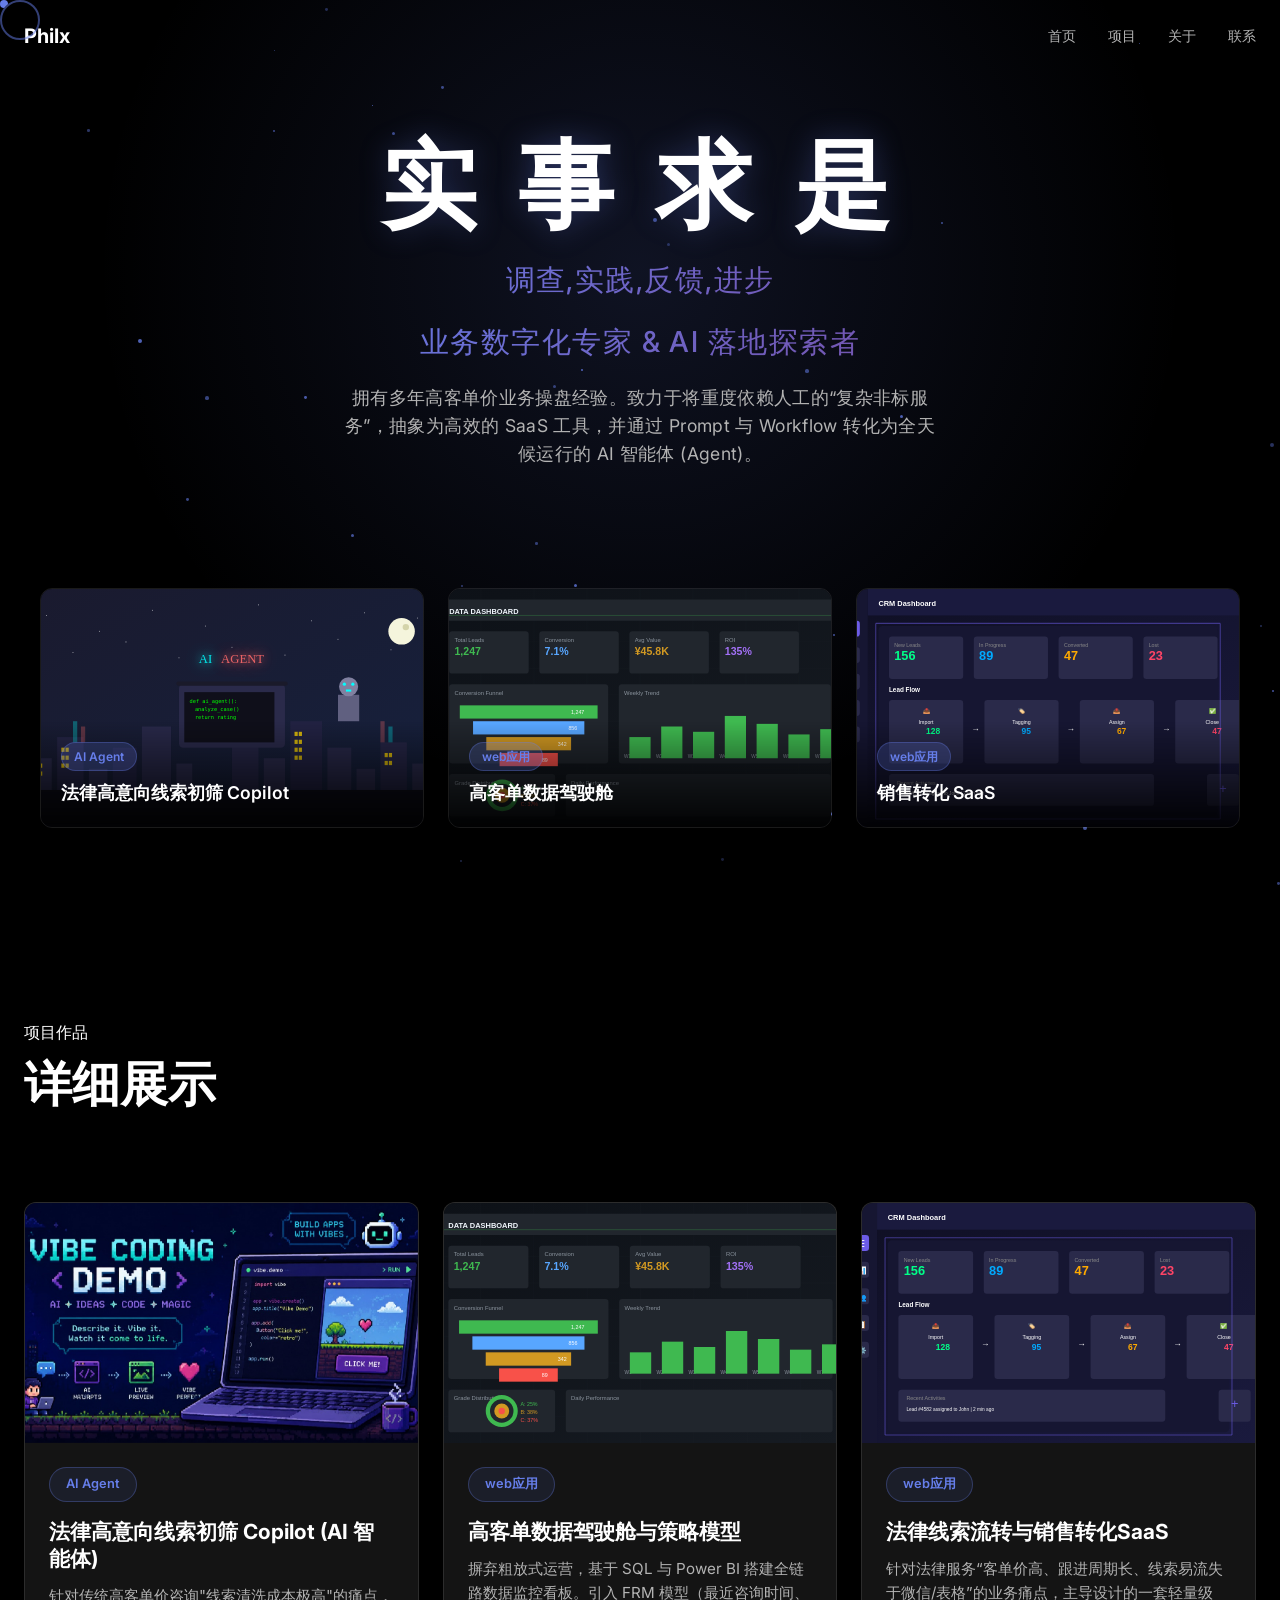
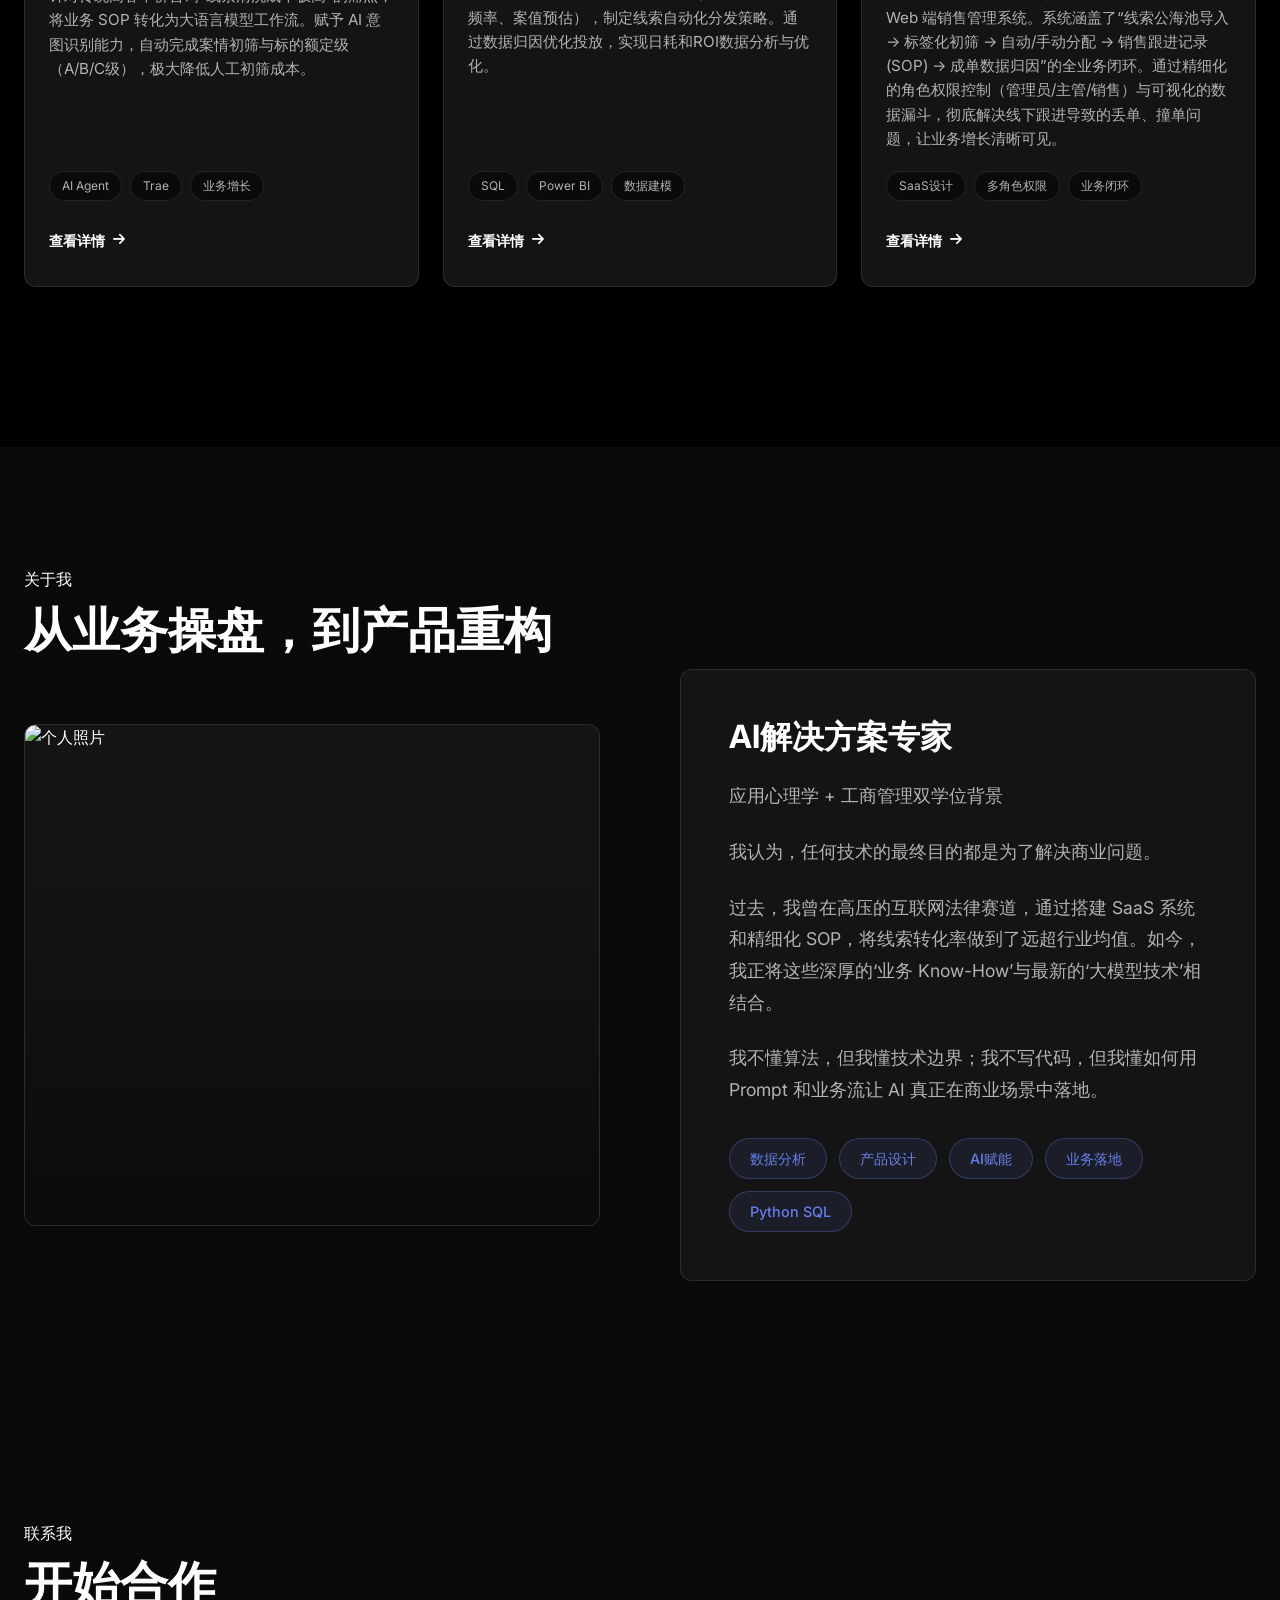
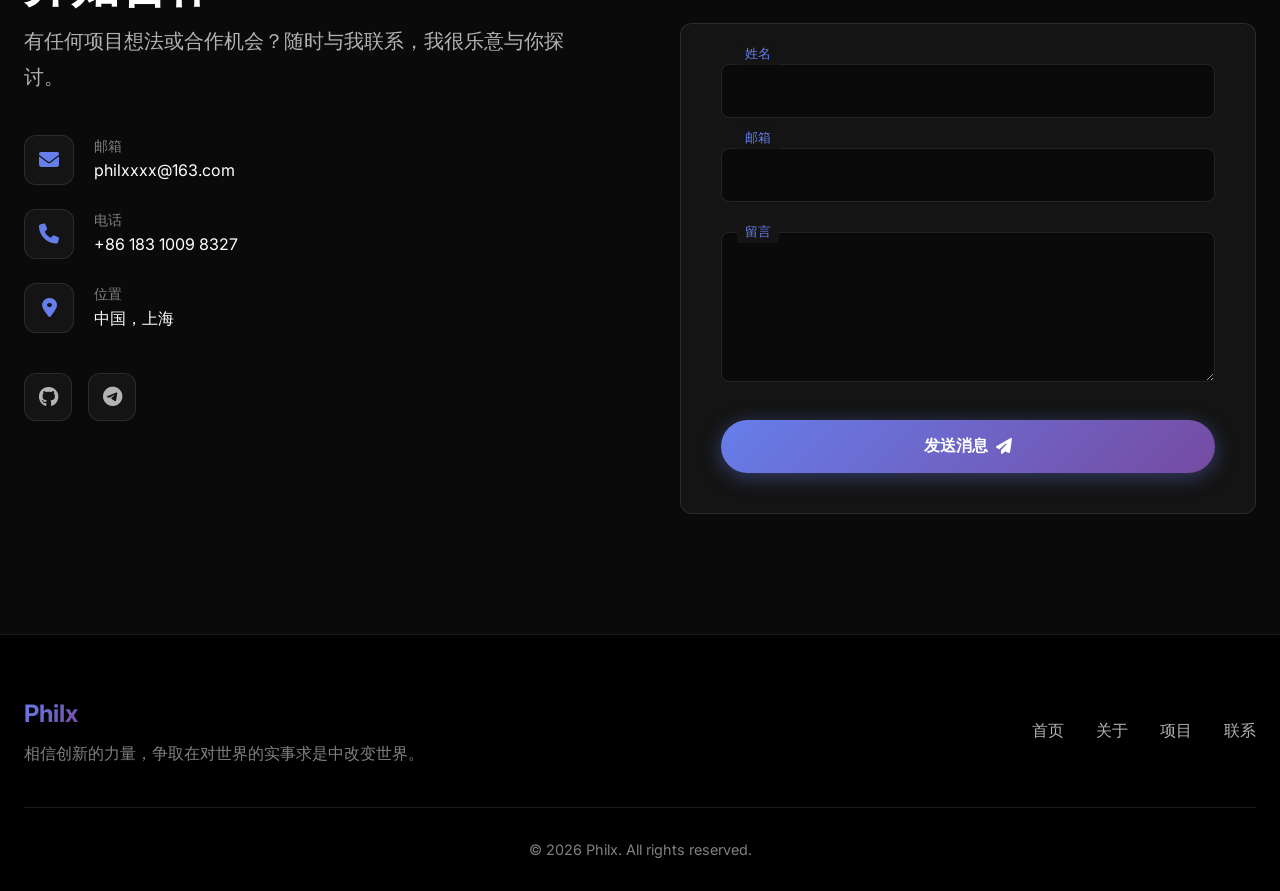
==== index.html @ 6fecbf6e "Optimize demo image: convert to JPEG (174KB from 983KB)" ====
<!DOCTYPE html>
<html lang="zh-CN">
<head>
    <meta charset="UTF-8">
    <meta name="viewport" content="width=device-width, initial-scale=1.0">
    <title>个人网站</title>
    <link rel="stylesheet" href="style.css">
    <link rel="stylesheet" href="https://cdnjs.cloudflare.com/ajax/libs/font-awesome/6.4.0/css/all.min.css">
</head>
<body>
    <div id="cursor"></div>
    <div id="cursor-outline"></div>
    <div id="page-transition">
        <div style="position: absolute; top: 50%; left: 50%; transform: translate(-50%, -50%); text-align: center;">
            <h1 style="font-size: 2rem; font-weight: 700; background: linear-gradient(135deg, #667eea 0%, #764ba2 100%); -webkit-background-clip: text; -webkit-text-fill-color: transparent; margin-bottom: 16px;">Philx</h1>
            <p style="font-size: 1rem; color: #b3b3b3; margin-bottom: 32px;">懂人性的业务操盘手 懂业务的产品建设者</p>
            <div style="width: 40px; height: 40px; border: 3px solid rgba(102, 126, 234, 0.3); border-top-color: #667eea; border-radius: 50%; animation: spin 1s ease-in-out infinite; margin: 0 auto;"></div>
        </div>
    </div>
    <div id="scroll-progress"></div>
    <div id="particles-container"></div>
    
    <nav class="navbar" aria-label="主导航">
        <div class="container nav-container">
            <a href="#" class="logo" aria-label="首页">
                <span class="logo-text">Philx</span>
            </a>
            <ul class="nav-links" role="menubar" aria-label="导航菜单">
                <li role="none"><a href="#home" class="nav-link" role="menuitem" aria-label="首页">首页</a></li>
                <li role="none"><a href="#projects" class="nav-link" role="menuitem" aria-label="项目">项目</a></li>
                <li role="none"><a href="#about" class="nav-link" role="menuitem" aria-label="关于">关于</a></li>
                <li role="none"><a href="#contact" class="nav-link" role="menuitem" aria-label="联系">联系</a></li>
            </ul>
            <button class="menu-toggle" aria-label="菜单" aria-expanded="false" aria-controls="nav-links">
                <span></span>
                <span></span>
            </button>
        </div>
    </nav>

    <main>
        <section id="home" class="hero">
            <div class="hero-bg-gradient"></div>
            <div class="container">
                <div class="hero-content">
                    <h1 class="hero-title">
                        <span class="main-title">实</span>
                        <span class="main-title">事</span>
                        <span class="main-title">求</span>
                        <span class="main-title">是</span>
                    </h1>
                    <h2 class="gradient-text">调查,实践,反馈,进步</h2>
                    <h2 class="gradient-text">业务数字化专家 & AI 落地探索者</h2>
                    <p class="hero-description">
                        拥有多年高客单价业务操盘经验。致力于将重度依赖人工的“复杂非标服务”，抽象为高效的 SaaS 工具，并通过 Prompt 与 Workflow 转化为全天候运行的 AI 智能体 (Agent)。
                    </p>
                </div>
                <div class="hero-projects" aria-label="项目预览">
                    <div class="hero-project-card" role="group" aria-label="项目1: 法律高意向线索初筛 Copilot (AI 智能体)" data-project-id="1">
                        <img data-src="images/project-ai.svg" alt="法律高意向线索初筛 Copilot (AI 智能体)" class="lazy" loading="lazy">
                        <div class="hero-project-info">
                            <span class="project-category">AI Agent</span>
                            <h3>法律高意向线索初筛 Copilot</h3>
                        </div>
                    </div>
                    <div class="hero-project-card" role="group" aria-label="项目2: 高客单数据驾驶舱与策略模型" data-project-id="2">
                        <img data-src="images/project-dashboard.svg" alt="高客单数据驾驶舱与策略模型" class="lazy" loading="lazy">
                        <div class="hero-project-info">
                            <span class="project-category">web应用</span>
                            <h3>高客单数据驾驶舱</h3>
                        </div>
                    </div>
                    <div class="hero-project-card" role="group" aria-label="项目3: 法律线索流转与销售转化SaaS" data-project-id="3">
                        <img data-src="images/project-crm.svg" alt="法律线索流转与销售转化SaaS" class="lazy" loading="lazy">
                        <div class="hero-project-info">
                            <span class="project-category">web应用</span>
                            <h3>销售转化 SaaS</h3>
                        </div>
                    </div>
                </div>
            </div>
        </section>

        <section id="projects" class="projects" aria-label="项目作品">
            <div class="container">
                <div class="section-header">
                    <span class="section-tag">项目作品</span>
                    <h2 class="section-title">详细展示</h2>
                </div>
                <div class="projects-section">
                    <div class="projects-scroll">
                        <div class="projects-container">
                            <article class="project-card" role="group" aria-label="项目1: 法律高意向线索初筛 Copilot (AI 智能体)" data-project-id="1">
                                <div class="project-image">
                                    <img data-src="images/demo.jpg" alt="法律高意向线索初筛 Copilot (AI 智能体)" class="lazy" loading="lazy" width="1200" height="658" decoding="async">
                                </div>
                                <div class="project-content">
                                    <span class="project-category">AI Agent</span>
                                    <h3>法律高意向线索初筛 Copilot (AI 智能体)</h3>
                                        <p>针对传统高客单价咨询"线索清洗成本极高"的痛点，将业务 SOP 转化为大语言模型工作流。赋予 AI 意图识别能力，自动完成案情初筛与标的额定级（A/B/C级），极大降低人工初筛成本。</p>
                                    <div class="project-tags">
                                        <span>AI Agent</span>
                                        <span>Trae</span>
                                        <span>业务增长</span>
                                    </div>
                                    <a href="legal_lead_screening_agent.html" class="project-link" aria-label="查看法律高意向线索初筛 Copilot (AI 智能体)详情" target="_blank" rel="noopener">
                                        <span>查看详情</span>
                                        <i class="fas fa-arrow-right"></i>
                                    </a>
                                </div>
                            </article>
                            <article class="project-card" role="group" aria-label="项目2: 高客单数据驾驶舱与策略模型" data-project-id="2">
                                <div class="project-image">
                                    <img data-src="images/project-dashboard.svg" alt="高客单数据驾驶舱与策略模型" class="lazy" loading="lazy">
                                </div>
                                <div class="project-content">
                                    <span class="project-category">web应用</span>
                                    <h3>高客单数据驾驶舱与策略模型</h3>
                                    <p>摒弃粗放式运营，基于 SQL 与 Power BI 搭建全链路数据监控看板。引入 FRM 模型（最近咨询时间、频率、案值预估），制定线索自动化分发策略。通过数据归因优化投放，实现日耗和ROI数据分析与优化。</p>
                                    <div class="project-tags">
                                        <span> SQL </span>
                                        <span>Power BI</span>
                                        <span>数据建模</span>
                                    </div>
                                    <a href="legal_data_cockpit_frm.html" class="project-link" aria-label="查看高客单数据驾驶舱与策略模型详情" target="_blank" rel="noopener">
                                        <span>查看详情</span>
                                        <i class="fas fa-arrow-right"></i>
                                    </a>
                                </div>
                            </article>
                            <article class="project-card" role="group" aria-label="项目3: 法律线索流转与销售转化SaaS" data-project-id="3">
                                <div class="project-image">
                                    <img data-src="images/project-crm.svg" alt="法律线索流转与销售转化SaaS" class="lazy" loading="lazy">
                                </div>
                                <div class="project-content">
                                    <span class="project-category">web应用</span>
                                    <h3>法律线索流转与销售转化SaaS</h3>
                                    <p>针对法律服务“客单价高、跟进周期长、线索易流失于微信/表格”的业务痛点，主导设计的一套轻量级 Web 端销售管理系统。系统涵盖了“线索公海池导入 -> 标签化初筛 -> 自动/手动分配 -> 销售跟进记录(SOP) -> 成单数据归因”的全业务闭环。通过精细化的角色权限控制（管理员/主管/销售）与可视化的数据漏斗，彻底解决线下跟进导致的丢单、撞单问题，让业务增长清晰可见。</p>
                                    <div class="project-tags">
                                        <span>SaaS设计</span>
                                        <span>多角色权限</span>
                                        <span>业务闭环</span>
                                    </div>
                                    <a href="<!-- TODO: 法律线索流转与销售转化SaaS URL -->" class="project-link" aria-label="查看法律线索流转与销售转化SaaS详情" target="_blank" rel="noopener">
                                        <span>查看详情</span>
                                        <i class="fas fa-arrow-right"></i>
                                    </a>
                                </div>
                            </article>
                        </div>
                    </div>
                </div>
            </div>
        </section>

        <section id="about" class="about" aria-label="关于我">
            <div class="container">
                <div class="section-header">
                    <span class="section-tag">关于我</span>
                    <h2 class="section-title">从业务操盘，到产品重构</h2>
                </div>
                <div class="about-grid">
                    <div class="about-card about-image" role="group" aria-label="个人照片">
                        <div class="image-wrapper">
                            <img src="https://cdn.jsdelivr.net/gh/philxxxxx/web@main/images/hmt.jpg" alt="个人照片">
                            <div class="image-overlay"></div>
                        </div>
                    </div>
                    <div class="about-card about-content">
                        <h3>AI解决方案专家</h3>
                        <p>应用心理学 + 工商管理双学位背景</p>
                        <p>我认为，任何技术的最终目的都是为了解决商业问题。</p>
                        <p>过去，我曾在高压的互联网法律赛道，通过搭建 SaaS 系统和精细化 SOP，将线索转化率做到了远超行业均值。如今，我正将这些深厚的‘业务 Know-How’与最新的‘大模型技术’相结合。</p>
                        <p>我不懂算法，但我懂技术边界；我不写代码，但我懂如何用 Prompt 和业务流让 AI 真正在商业场景中落地。</p>
                        <div class="about-tags">
                            <span class="tag">数据分析</span>
                            <span class="tag">产品设计</span>
                            <span class="tag">AI赋能</span>
                            <span class="tag">业务落地</span>
                            <span class="tag">Python SQL</span>
                        </div>
                    </div>
                </div>
            </div>
        </section>

        <section id="contact" class="contact" aria-label="联系我">
            <div class="container">
                <div class="section-header">
                    <span class="section-tag">联系我</span>
                    <h2 class="section-title">开始合作</h2>
                </div>
                <div class="contact-grid">
                    <div class="contact-info" role="complementary" aria-label="联系信息">
                        <p class="contact-intro">有任何项目想法或合作机会？随时与我联系，我很乐意与你探讨。</p>
                        <div class="contact-methods" role="list" aria-label="联系方式">
                            <div class="contact-method" role="listitem" aria-label="邮箱">
                                <div class="method-icon">
                                    <i class="fas fa-envelope"></i>
                                </div>
                                <div class="method-content">
                                    <span class="method-label">邮箱</span>
                                    <a href="mailto:philxxxx@163.com" class="method-value" aria-label="发送邮件">philxxxx@163.com</a>
                                </div>
                            </div>
                            <div class="contact-method" role="listitem" aria-label="电话">
                                <div class="method-icon">
                                    <i class="fas fa-phone"></i>
                                </div>
                                <div class="method-content">
                                    <span class="method-label">电话</span>
                                    <span class="method-value">+86 183 1009 8327</span>
                                </div>
                            </div>
                            <div class="contact-method" role="listitem" aria-label="位置">
                                <div class="method-icon">
                                    <i class="fas fa-location-dot"></i>
                                </div>
                                <div class="method-content">
                                    <span class="method-label">位置</span>
                                    <span class="method-value">中国，上海</span>
                                </div>
                            </div>
                        </div>
                        <div class="social-links" role="group" aria-label="社交媒体链接">
                            <a href="#" class="social-link" aria-label="GitHub">
                                <i class="fab fa-github"></i>
                            </a>
                            <a href="#" class="social-link" id="feishu-link" aria-label="飞书">
                                <i class="fab fa-telegram-plane"></i>
                                <div class="feishu-qrcode">
                                    <img src="https://cdn.jsdelivr.net/gh/philxxxxx/web@main/images/feishu.png" alt="飞书二维码">
                                    <p>扫码添加飞书</p>
                                </div>
                            </a>
                        </div>
                    </div>
                    <form class="contact-form" aria-label="联系表单">
                        <div class="form-group">
                            <input type="text" id="name" required aria-required="true" aria-label="姓名">
                            <label for="name">姓名</label>
                            <span class="focus-border"></span>
                        </div>
                        <div class="form-group">
                            <input type="email" id="email" required aria-required="true" aria-label="邮箱">
                            <label for="email">邮箱</label>
                            <span class="focus-border"></span>
                        </div>
                        <div class="form-group">
                            <textarea id="message" rows="5" required aria-required="true" aria-label="留言"></textarea>
                            <label for="message">留言</label>
                            <span class="focus-border"></span>
                        </div>
                        <button type="submit" class="btn btn-submit" aria-label="发送消息">
                            <span>发送消息</span>
                            <i class="fas fa-paper-plane"></i>
                        </button>
                    </form>
                </div>
            </div>
        </section>
    </main>

    <div id="project-modal" class="project-modal" aria-hidden="true">
        <div class="modal-content">
            <button id="close-modal" class="modal-close" aria-label="关闭模态框">
                <i class="fas fa-times"></i>
            </button>
            <div id="modal-project-content" class="modal-project-content">
                <!-- 项目详情内容将通过JavaScript动态填充 -->
            </div>
        </div>
    </div>

    <footer class="footer">
        <div class="container">
            <div class="footer-content">
                <div class="footer-brand">
                    <span class="footer-logo">Philx</span>
                    <p>相信创新的力量，争取在对世界的实事求是中改变世界。</p>
                </div>
                <div class="footer-links">
                    <a href="#home">首页</a>
                    <a href="#about">关于</a>
                    <a href="#projects">项目</a>
                    <a href="#contact">联系</a>
                </div>
            </div>
            <div class="footer-bottom">
                <p>&copy; 2026 Philx. All rights reserved.</p>
            </div>
        </div>
    </footer>

    <script src="script.js"></script>
</body>
</html>
---- style.css ----
@import url('https://fonts.googleapis.com/css2?family=Inter:wght@300;400;500;600;700;800&display=swap');

:root {
    --bg-primary: #000000;
    --bg-secondary: #0a0a0a;
    --bg-card: #141414;
    --bg-card-hover: #1a1a1a;
    --text-primary: #ffffff;
    --text-secondary: #b3b3b3;
    --text-muted: #808080;
    --accent-primary: #667eea;
    --accent-secondary: #764ba2;
    --accent-gradient: linear-gradient(135deg, #667eea 0%, #764ba2 100%);
    --accent-gradient-hover: linear-gradient(135deg, #7b8ff0 0%, #8a5cb3 100%);
    --border-color: rgba(255, 255, 255, 0.1);
    --border-hover: rgba(255, 255, 255, 0.2);
    --shadow: 0 8px 32px rgba(0, 0, 0, 0.4);
    --shadow-glow: 0 0 30px rgba(102, 126, 234, 0.3);
    --radius: 12px;
    --radius-sm: 8px;
    --transition: all 0.25s cubic-bezier(0.4, 0, 0.2, 1);
}

* {
    margin: 0;
    padding: 0;
    box-sizing: border-box;
}

html {
    scroll-behavior: smooth;
}

#scroll-progress {
    position: fixed;
    top: 0;
    left: 0;
    width: 0%;
    height: 3px;
    background: var(--accent-gradient);
    z-index: 10000;
    transition: width 0.1s linear;
}

#page-transition {
    position: fixed;
    top: 0;
    left: 0;
    width: 100%;
    height: 100%;
    background: var(--bg-primary);
    z-index: 9999;
    pointer-events: none;
    opacity: 1;
}

body {
    font-family: 'Inter', -apple-system, BlinkMacSystemFont, 'Segoe UI', sans-serif;
    background-color: var(--bg-primary);
    color: var(--text-primary);
    line-height: 1.6;
    overflow-x: hidden;
    cursor: none;
    -webkit-font-smoothing: antialiased;
    -moz-osx-font-smoothing: grayscale;
    text-rendering: optimizeLegibility;
}

.container {
    max-width: 1280px;
    margin: 0 auto;
    padding: 0 24px;
}

#cursor {
    position: fixed;
    width: 8px;
    height: 8px;
    background: var(--accent-primary);
    border-radius: 50%;
    pointer-events: none;
    z-index: 10001;
    transition: transform 0.1s ease;
    mix-blend-mode: difference;
}

#cursor-outline {
    position: fixed;
    width: 40px;
    height: 40px;
    border: 2px solid var(--accent-primary);
    border-radius: 50%;
    pointer-events: none;
    z-index: 10000;
    transition: all 0.15s ease;
    opacity: 0.5;
}

#cursor.hover {
    transform: scale(2);
    background: var(--accent-secondary);
}

#cursor-outline.hover {
    transform: scale(1.5);
    opacity: 0.8;
    border-color: var(--accent-secondary);
}

#particles-container {
    position: fixed;
    top: 0;
    left: 0;
    width: 100%;
    height: 100%;
    z-index: -1;
    pointer-events: none;
}

.particle {
    position: absolute;
    width: 2px;
    height: 2px;
    background: rgba(102, 126, 234, 0.6);
    border-radius: 50%;
    animation: float 6s ease-in-out infinite;
}

@keyframes float {
    0% {
        transform: translateY(0) translateX(0) scale(1);
        opacity: 0;
    }
    10% {
        opacity: 1;
    }
    90% {
        opacity: 1;
    }
    100% {
        transform: translateY(-100vh) translateX(100px) scale(0);
        opacity: 0;
    }
}

#page-transition {
    position: fixed;
    top: 0;
    left: 0;
    width: 100%;
    height: 100%;
    background: var(--bg-primary);
    z-index: 9999;
    pointer-events: none;
    opacity: 0;
}

.navbar {
    position: fixed;
    top: 0;
    left: 0;
    width: 100%;
    padding: 20px 0;
    z-index: 1000;
    transition: padding 0.4s cubic-bezier(0.4, 0, 0.2, 1), background 0.4s cubic-bezier(0.4, 0, 0.2, 1), box-shadow 0.4s cubic-bezier(0.4, 0, 0.2, 1), border-color 0.4s cubic-bezier(0.4, 0, 0.2, 1);
    background: transparent;
    backdrop-filter: blur(0px);
    border-bottom: 1px solid transparent;
}

.navbar.scrolled {
    background: rgba(10, 10, 10, 0.95);
    backdrop-filter: blur(20px);
    -webkit-backdrop-filter: blur(20px);
    border-bottom: 1px solid var(--border-color);
    padding: 12px 0;
    box-shadow: 0 4px 30px rgba(0, 0, 0, 0.3);
}

.nav-container {
    display: flex;
    justify-content: space-between;
    align-items: center;
}

.logo {
    text-decoration: none;
    font-size: 1.25rem;
    font-weight: 700;
    color: var(--text-primary);
    transition: var(--transition);
}

.navbar.scrolled .logo {
    font-size: 1.1rem;
}

.nav-links {
    display: flex;
    list-style: none;
    gap: 32px;
}

.nav-link {
    color: var(--text-secondary);
    text-decoration: none;
    font-size: 0.9rem;
    font-weight: 500;
    transition: var(--transition);
}

.nav-link:hover {
    color: var(--text-primary);
}

.nav-actions {
    display: flex;
    gap: 12px;
    align-items: center;
}

.btn-outline {
    background: transparent;
    color: var(--text-primary);
    border: 1px solid var(--border-color);
}

.btn-outline:hover {
    border-color: var(--accent-primary);
    color: var(--accent-primary);
}

.menu-toggle {
    display: none;
    flex-direction: column;
    gap: 6px;
    background: none;
    border: none;
    cursor: pointer;
    padding: 8px;
    transition: var(--transition);
    z-index: 1001;
}

.menu-toggle span {
    display: block;
    width: 24px;
    height: 2px;
    background: var(--text-primary);
    transition: var(--transition);
    border-radius: 2px;
}

.menu-toggle.active span:nth-child(1) {
    transform: rotate(45deg) translate(5px, 5px);
}

.menu-toggle.active span:nth-child(2) {
    opacity: 0;
    transform: translateX(-20px);
}

.menu-toggle.active span:nth-child(3) {
    transform: rotate(-45deg) translate(5px, -5px);
}

.hero {
    min-height: 100vh;
    display: flex;
    align-items: center;
    justify-content: center;
    position: relative;
    overflow: hidden;
    padding: 120px 0 60px;
}

.hero-bg-gradient {
    position: absolute;
    top: 0;
    left: 0;
    width: 100%;
    height: 100%;
    background: radial-gradient(ellipse at 50% 30%, rgba(102, 126, 234, 0.15) 0%, transparent 60%);
    pointer-events: none;
}

.hero-content {
    max-width: 800px;
    margin: 0 auto;
    padding: 0 0 80px;
    position: relative;
    z-index: 1;
    text-align: center;
}

.hero-title {
    font-size: clamp(3rem, 8vw, 5rem);
    font-weight: 800;
    line-height: 1.1;
    margin-bottom: 24px;
    color: var(--text-primary);
    display: flex;
    justify-content: center;
    gap: 32px;
    flex-wrap: wrap;
}

.main-title {
    font-size: clamp(4rem, 10vw, 6rem);
    font-weight: 900;
    color: #ffffff;
    text-shadow: 0 0 30px rgba(102, 126, 234, 0.3);
    display: block;
    letter-spacing: 0.1em;
    line-height: 1.1;
    margin: 0;
    padding: 0;
}

/* 移除呼吸动画 */
/* @keyframes breathe {
    0%, 100% {
        transform: scale(1);
        text-shadow: 0 0 30px rgba(102, 126, 234, 0.3);
    }
    50% {
        transform: scale(1.05);
        text-shadow: 0 0 40px rgba(102, 126, 234, 0.6);
    }
} */

.gradient-text {
    background: var(--accent-gradient);
    -webkit-background-clip: text;
    -webkit-text-fill-color: transparent;
    background-clip: text;
    font-size: clamp(1.4rem, 3vw, 1.8rem);
    font-weight: 500;
    letter-spacing: 0.05em;
    text-transform: none;
    margin: 0 0 24px;
    padding: 0;
    line-height: 1.3;
    text-align: center;
}

.hero-description {
    font-size: 1.1rem;
    color: var(--text-secondary);
    max-width: 600px;
    margin: 0 auto 40px;
    line-height: 1.6;
    font-weight: 400;
    letter-spacing: 0.02em;
    animation: fadeInUp 1.5s ease-out 0.5s both;
}

@keyframes fadeInUp {
    from {
        opacity: 0;
        transform: translateY(30px);
    }
    to {
        opacity: 1;
        transform: translateY(0);
    }
}

.btn {
    display: inline-flex;
    align-items: center;
    gap: 8px;
    padding: 16px 32px;
    border-radius: 100px;
    font-size: 1rem;
    font-weight: 600;
    text-decoration: none;
    transition: var(--transition);
    cursor: pointer;
    border: none;
}

.btn-primary {
    position: relative;
    background: var(--accent-gradient);
    color: white;
    box-shadow: 0 4px 20px rgba(102, 126, 234, 0.4);
    overflow: hidden;
}

.btn-primary::after {
    content: '';
    position: absolute;
    top: 50%;
    left: 50%;
    width: 0;
    height: 0;
    border-radius: 50%;
    background: rgba(255, 255, 255, 0.3);
    transform: translate(-50%, -50%);
    transition: width 0.6s ease, height 0.6s ease;
}

.btn-primary:active::after {
    width: 300px;
    height: 300px;
}

.btn-primary:hover {
    transform: translateY(-2px);
    box-shadow: 0 8px 30px rgba(102, 126, 234, 0.5);
}

.btn-primary:active {
    transform: translateY(0);
    box-shadow: 0 4px 15px rgba(102, 126, 234, 0.4);
}

.btn-secondary {
    background: var(--bg-card);
    color: var(--text-primary);
    border: 1px solid var(--border-color);
}

.btn-secondary:hover {
    background: var(--bg-card-hover);
    border-color: var(--border-hover);
    transform: translateY(-2px);
}

.btn-secondary:active {
    transform: translateY(0);
}

.hero-cta {
    display: flex;
    gap: 16px;
    justify-content: center;
    flex-wrap: wrap;
}

.hero-projects {
    display: grid;
    grid-template-columns: repeat(3, 1fr);
    gap: 24px;
    max-width: 1200px;
    margin: 0 auto;
}

.hero-project-card {
    position: relative;
    border-radius: var(--radius);
    overflow: hidden;
    aspect-ratio: 16/10;
    transition: var(--transition);
}

.hero-project-card:hover {
    transform: translateY(-4px);
    box-shadow: 0 20px 40px rgba(0, 0, 0, 0.4);
}

.hero-project-card img {
    width: 100%;
    height: 100%;
    object-fit: cover;
}

.hero-project-info {
    position: absolute;
    bottom: 0;
    left: 0;
    right: 0;
    padding: 20px;
    background: linear-gradient(to top, rgba(0, 0, 0, 0.9), transparent);
}

.hero-project-info .project-category {
    display: inline-block;
    padding: 4px 12px;
    background: rgba(102, 126, 234, 0.2);
    border-radius: 100px;
    font-size: 0.75rem;
    font-weight: 600;
    color: var(--accent-primary);
    margin-bottom: 8px;
}

.hero-project-info h3 {
    font-size: 1.1rem;
    font-weight: 600;
    color: var(--text-primary);
}

@media (max-width: 1024px) {
    .hero-projects {
        grid-template-columns: repeat(2, 1fr);
    }
}

@media (max-width: 768px) {
    .hero {
        padding: 100px 0 40px;
    }
    
    .hero-content {
        padding: 0 0 60px;
    }
    
    .hero-title {
        font-size: clamp(2.5rem, 6vw, 3.5rem);
    }
    
    .hero-description {
        font-size: 1.1rem;
        margin-bottom: 32px;
    }
    
    .hero-cta {
        flex-direction: column;
        align-items: center;
    }
    
    .btn {
        width: 200px;
        justify-content: center;
    }
    
    .hero-projects {
        grid-template-columns: 1fr;
        gap: 16px;
    }
}

.section-title {
    font-size: clamp(2rem, 5vw, 3rem);
    font-weight: 700;
}

.about {
    padding: 120px 0;
    background: var(--bg-secondary);
}

.about-grid {
    display: grid;
    grid-template-columns: 1fr 1fr;
    gap: 80px;
    align-items: center;
}

.about-card {
    background: var(--bg-card);
    border-radius: var(--radius);
    overflow: hidden;
    border: 1px solid var(--border-color);
    transition: var(--transition);
}

.about-card:hover {
    border-color: var(--accent-primary);
    transform: translateY(-4px);
    box-shadow: 0 20px 40px rgba(0, 0, 0, 0.3);
}

.image-wrapper {
    position: relative;
    height: 500px;
    overflow: hidden;
}

.image-wrapper img {
    width: 100%;
    height: 100%;
    object-fit: cover;
    transition: var(--transition);
}

.about-card:hover .image-wrapper img {
    transform: scale(1.05);
}

.image-overlay {
    position: absolute;
    inset: 0;
    background: linear-gradient(to top, rgba(10, 10, 10, 0.9), transparent 70%);
}

.about-content {
    padding: 48px;
}

.about-content h3 {
    font-size: 2rem;
    margin-bottom: 24px;
    font-weight: 700;
    line-height: 1.2;
}

.about-content p {
    color: var(--text-secondary);
    margin-bottom: 24px;
    line-height: 1.8;
    font-size: 1.1rem;
}

.about-tags {
    display: flex;
    flex-wrap: wrap;
    gap: 12px;
    margin-top: 32px;
}

.tag {
    padding: 8px 20px;
    background: rgba(102, 126, 234, 0.1);
    border: 1px solid rgba(102, 126, 234, 0.3);
    border-radius: 100px;
    font-size: 0.9rem;
    color: var(--accent-primary);
    transition: var(--transition);
    font-weight: 500;
}

.tag:hover {
    background: var(--accent-gradient);
    border-color: transparent;
    color: white;
    transform: translateY(-2px);
}

.skills-title {
    font-size: 1.5rem;
    margin-bottom: 40px;
    text-align: center;
}

.skills-grid {
    display: grid;
    grid-template-columns: repeat(auto-fit, minmax(250px, 1fr));
    gap: 24px;
}

.skill-card {
    background: var(--bg-card);
    border: 1px solid var(--border-color);
    border-radius: var(--radius);
    padding: 30px;
    transition: var(--transition);
}

.skill-card:hover {
    border-color: var(--accent-primary);
    transform: translateY(-4px);
    box-shadow: 0 8px 30px rgba(102, 126, 234, 0.2);
}

.skill-icon {
    width: 50px;
    height: 50px;
    background: var(--accent-gradient);
    border-radius: 12px;
    display: flex;
    align-items: center;
    justify-content: center;
    margin-bottom: 20px;
    font-size: 1.25rem;
    color: white;
}

.skill-card h4 {
    font-size: 1.1rem;
    margin-bottom: 16px;
}

.skill-bar {
    height: 6px;
    background: var(--bg-secondary);
    border-radius: 3px;
    overflow: hidden;
    margin-bottom: 12px;
}

.skill-progress {
    height: 100%;
    background: var(--accent-gradient);
    border-radius: 3px;
    width: 0;
    transition: width 1.5s cubic-bezier(0.4, 0, 0.2, 1);
}

.skill-percent {
    font-size: 0.9rem;
    color: var(--accent-primary);
    font-weight: 600;
}

.projects {
    padding: 120px 0;
}

.projects-section {
    position: relative;
    margin-top: 40px;
}

.projects-scroll {
    padding: 40px 0;
}

.projects-container {
    display: flex;
    gap: 24px;
    justify-content: center;
    flex-wrap: wrap;
}

.project-card {
    flex: 1 1 300px;
    min-width: 280px;
    max-width: 400px;
    border-radius: var(--radius);
    overflow: hidden;
    background: var(--bg-card);
    border: 1px solid var(--border-color);
    transition: transform 0.4s cubic-bezier(0.4, 0, 0.2, 1), 
                box-shadow 0.4s cubic-bezier(0.4, 0, 0.2, 1), 
                border-color 0.3s ease;
    display: flex;
    flex-direction: column;
}

.project-card:hover {
    border-color: var(--accent-primary);
    transform: translateY(-8px);
    box-shadow: 0 20px 40px rgba(102, 126, 234, 0.15),
                0 0 0 1px var(--accent-primary);
}

.hero-project-card {
    position: relative;
    border-radius: var(--radius);
    overflow: hidden;
    aspect-ratio: 16/10;
    transition: transform 0.4s cubic-bezier(0.4, 0, 0.2, 1), 
                box-shadow 0.4s cubic-bezier(0.4, 0, 0.2, 1), 
                border-color 0.3s ease;
    border: 1px solid var(--border-color);
}

.hero-project-card:hover {
    transform: translateY(-8px);
    box-shadow: 0 20px 40px rgba(102, 126, 234, 0.15),
                0 0 0 1px var(--accent-primary);
    border-color: var(--accent-primary);
}

.hero-project-card img {
    width: 100%;
    height: 100%;
    object-fit: cover;
    transition: transform 0.5s cubic-bezier(0.4, 0, 0.2, 1);
    will-change: transform;
}

.hero-project-card:hover img {
    transform: scale(1.08);
}

.project-image {
    position: relative;
    overflow: hidden;
    flex: 0 0 240px;
}

img.lazy {
    opacity: 0;
    transition: opacity 0.5s ease-in-out, transform 0.5s cubic-bezier(0.4, 0, 0.2, 1);
    will-change: transform;
}

img.lazy.loaded {
    opacity: 1;
}

.project-image img {
    width: 100%;
    height: 100%;
    object-fit: cover;
    transition: transform 0.5s cubic-bezier(0.4, 0, 0.2, 1);
    will-change: transform;
}

.project-card:hover .project-image img {
    transform: scale(1.08);
}

.project-content {
    padding: 24px;
    flex: 1;
    display: flex;
    flex-direction: column;
}

.project-category {
    display: inline-block;
    padding: 6px 16px;
    background: rgba(102, 126, 234, 0.1);
    border: 1px solid rgba(102, 126, 234, 0.3);
    border-radius: 100px;
    font-size: 0.8rem;
    font-weight: 600;
    color: var(--accent-primary);
    margin-bottom: 16px;
    align-self: flex-start;
}

.project-content h3 {
    font-size: 1.3rem;
    margin-bottom: 12px;
    line-height: 1.3;
}

.project-content p {
    color: var(--text-secondary);
    font-size: 0.95rem;
    margin-bottom: 20px;
    line-height: 1.6;
    flex: 1;
}

.project-tags {
    display: flex;
    flex-wrap: wrap;
    gap: 8px;
    margin-bottom: 20px;
}

.project-tags span {
    padding: 4px 12px;
    background: var(--bg-secondary);
    border: 1px solid var(--border-color);
    border-radius: 100px;
    font-size: 0.75rem;
    color: var(--text-secondary);
    transition: var(--transition);
}

.project-tags span:hover {
    border-color: var(--accent-primary);
    color: var(--accent-primary);
}

.project-link {
    display: inline-flex;
    align-items: center;
    gap: 8px;
    color: var(--text-primary);
    text-decoration: none;
    font-weight: 600;
    font-size: 0.9rem;
    transition: var(--transition);
    padding: 8px 0;
    border-bottom: 2px solid transparent;
}

.project-link:hover {
    color: var(--accent-primary);
    border-bottom-color: var(--accent-primary);
    gap: 12px;
}

.project-link i {
    transition: transform 0.3s ease;
    font-size: 0.85rem;
}

.project-link:hover i {
    transform: translateX(4px);
}

@media (max-width: 768px) {
    .project-card {
        flex: 0 0 320px;
    }
    
    .project-image {
        flex: 0 0 200px;
    }
}

.contact {
    padding: 120px 0;
    background: var(--bg-secondary);
}

.contact-grid {
    display: grid;
    grid-template-columns: 1fr 1fr;
    gap: 80px;
    align-items: start;
}

.contact-intro {
    font-size: 1.25rem;
    color: var(--text-secondary);
    margin-bottom: 40px;
    line-height: 1.8;
}

.contact-methods {
    display: flex;
    flex-direction: column;
    gap: 24px;
    margin-bottom: 40px;
}

.contact-method {
    display: flex;
    align-items: center;
    gap: 20px;
}

.method-icon {
    width: 50px;
    height: 50px;
    background: var(--bg-card);
    border: 1px solid var(--border-color);
    border-radius: 12px;
    display: flex;
    align-items: center;
    justify-content: center;
    color: var(--accent-primary);
    font-size: 1.25rem;
    transition: var(--transition);
}

.contact-method:hover .method-icon {
    border-color: var(--accent-primary);
    background: rgba(102, 126, 234, 0.1);
}

.method-content {
    display: flex;
    flex-direction: column;
}

.method-label {
    font-size: 0.85rem;
    color: var(--text-muted);
}

.method-value {
    color: var(--text-primary);
    text-decoration: none;
    transition: var(--transition);
}

a.method-value:hover {
    color: var(--accent-primary);
}

.social-links {
    display: flex;
    gap: 16px;
}

.social-link {
    width: 48px;
    height: 48px;
    background: var(--bg-card);
    border: 1px solid var(--border-color);
    border-radius: 12px;
    display: flex;
    align-items: center;
    justify-content: center;
    color: var(--text-secondary);
    font-size: 1.25rem;
    text-decoration: none;
    transition: var(--transition);
}

.social-link:hover {
    background: var(--accent-gradient);
    border-color: transparent;
    color: white;
    transform: translateY(-4px);
}

.contact-form {
    background: var(--bg-card);
    border: 1px solid var(--border-color);
    border-radius: var(--radius);
    padding: 40px;
}

.form-group {
    position: relative;
    margin-bottom: 30px;
}

.form-group input,
.form-group textarea {
    width: 100%;
    padding: 16px 20px;
    background: var(--bg-secondary);
    border: 1px solid var(--border-color);
    border-radius: var(--radius-sm);
    color: var(--text-primary);
    font-size: 1rem;
    font-family: inherit;
    transition: var(--transition);
    outline: none;
}

.form-group textarea {
    resize: vertical;
    min-height: 150px;
}

.form-group label {
    position: absolute;
    left: 20px;
    top: 50%;
    transform: translateY(-50%);
    color: var(--text-muted);
    pointer-events: none;
    transition: var(--transition);
}

.form-group textarea ~ label {
    top: 20px;
    transform: translateY(0);
}

.form-group input:focus,
.form-group textarea:focus {
    border-color: var(--accent-primary);
    box-shadow: 0 0 0 3px rgba(102, 126, 234, 0.1);
}

.form-group input:focus ~ label,
.form-group input:not(:placeholder-shown) ~ label,
.form-group textarea:focus ~ label,
.form-group textarea:not(:placeholder-shown) ~ label {
    top: -10px;
    left: 16px;
    font-size: 0.8rem;
    background: var(--bg-card);
    padding: 0 8px;
    color: var(--accent-primary);
}

.focus-border {
    position: absolute;
    bottom: 0;
    left: 50%;
    width: 0;
    height: 2px;
    background: var(--accent-gradient);
    transition: var(--transition);
    transform: translateX(-50%);
}

.form-group input:focus ~ .focus-border,
.form-group textarea:focus ~ .focus-border {
    width: 100%;
}

.btn-submit {
    width: 100%;
    justify-content: center;
    background: var(--accent-gradient);
    color: white;
    box-shadow: 0 4px 20px rgba(102, 126, 234, 0.4);
}

.btn-submit:hover {
    box-shadow: 0 8px 30px rgba(102, 126, 234, 0.5);
    transform: translateY(-2px);
}

.footer {
    padding: 60px 0 30px;
    border-top: 1px solid var(--border-color);
}

.footer-content {
    display: flex;
    justify-content: space-between;
    align-items: center;
    margin-bottom: 40px;
}

.footer-logo {
    font-size: 1.5rem;
    font-weight: 700;
    background: var(--accent-gradient);
    -webkit-background-clip: text;
    -webkit-text-fill-color: transparent;
    background-clip: text;
}

.footer-brand p {
    color: var(--text-muted);
    margin-top: 8px;
}

.footer-links {
    display: flex;
    gap: 32px;
}

.footer-links a {
    color: var(--text-secondary);
    text-decoration: none;
    transition: var(--transition);
}

.footer-links a:hover {
    color: var(--accent-primary);
}

.footer-bottom {
    text-align: center;
    padding-top: 30px;
    border-top: 1px solid var(--border-color);
}

.footer-bottom p {
    color: var(--text-muted);
    font-size: 0.9rem;
}

@media (max-width: 1024px) {
    .about-grid {
        grid-template-columns: 1fr;
    }
    
    .contact-grid {
        grid-template-columns: 1fr;
        gap: 60px;
    }
    
    .projects-grid {
        grid-template-columns: 1fr;
    }
    
    .project-card,
    .project-card.large {
        grid-column: span 1;
    }
}

@media (max-width: 768px) {
    .nav-links {
        position: fixed;
        top: 0;
        right: -100%;
        width: 80%;
        max-width: 320px;
        height: 100vh;
        background: var(--bg-secondary);
        flex-direction: column;
        padding: 100px 40px;
        gap: 32px;
        transition: right 0.4s cubic-bezier(0.4, 0, 0.2, 1), opacity 0.4s cubic-bezier(0.4, 0, 0.2, 1);
        opacity: 0;
        border-left: 1px solid var(--border-color);
        z-index: 999;
        overflow-y: auto;
        -webkit-overflow-scrolling: touch;
    }

    .nav-links.active {
        right: 0;
        opacity: 1;
    }

    .nav-links.active ~ .menu-toggle {
        position: fixed;
    }

    .menu-toggle {
        display: flex;
        z-index: 1000;
        touch-action: manipulation;
    }
    
    .nav-link {
        padding: 16px 0;
        font-size: 1.125rem;
        border-bottom: 1px solid var(--border-color);
    }
    
    .hero-content {
        text-align: center;
    }
    
    .hero-title {
        font-size: clamp(2.5rem, 8vw, 4rem);
        letter-spacing: 0.1em;
    }
    
    .hero-description {
        font-size: 1rem;
        margin-bottom: 40px;
        padding: 0 20px;
    }
    
    .hero-projects {
        flex-direction: column;
        gap: 20px;
    }
    
    .hero-project-card {
        flex: 0 0 180px;
    }
    
    .hero-stats {
        gap: 30px;
    }
    
    .stat-number {
        font-size: 2rem;
    }
    
    .projects-scroll {
        padding: 0 20px;
    }
    
    .project-card {
        flex: 0 0 280px;
        margin: 0 auto;
    }
    
    .about-card {
        padding: 30px;
    }
    
    .contact-form {
        padding: 30px;
    }
    
    .footer-content {
        flex-direction: column;
        gap: 30px;
        text-align: center;
    }
    
    .form-group {
        margin-bottom: 24px;
    }
    
    .form-group input,
    .form-group textarea {
        width: 100%;
        padding: 16px 20px;
        font-size: 16px;
        border-radius: 12px;
    }
    
    .form-group textarea {
        min-height: 120px;
        resize: vertical;
    }
    
    .btn-submit {
        width: 100%;
        padding: 16px 32px;
        font-size: 1rem;
        touch-action: manipulation;
    }
    
    .contact-method {
        padding: 12px 0;
    }
    
    .social-links {
        justify-content: center;
        flex-wrap: wrap;
    }
    
    .social-link {
        width: 52px;
        height: 52px;
        touch-action: manipulation;
    }
    
    .footer-links {
        flex-wrap: wrap;
        justify-content: center;
    }
}

@media (max-width: 480px) {
    .container {
        padding: 0 20px;
    }
    
    .hero {
        padding: 120px 0 80px;
    }
    
    .hero-title {
        font-size: clamp(2rem, 10vw, 3.5rem);
    }
    
    .hero-description {
        font-size: 0.9rem;
        margin-bottom: 30px;
    }
    
    .hero-project-card {
        flex: 0 0 150px;
    }
    
    .section-header {
        margin-bottom: 40px;
    }
    
    .section-title {
        font-size: 2rem;
    }
    
    .projects-scroll {
        padding: 0 15px;
    }
    
    .project-card {
        flex: 0 0 240px;
    }
    
    .project-content {
        padding: 20px;
    }
    
    .project-content h3 {
        font-size: 1.1rem;
    }
    
    .project-content p {
        font-size: 0.85rem;
    }
    
    .about-card {
        padding: 25px;
    }
    
    .contact-form {
        padding: 25px;
    }
    
    .form-group input,
    .form-group textarea {
        padding: 14px 18px;
    }
    
    .footer {
        padding: 40px 0 20px;
    }
    
    .footer-content {
        gap: 20px;
    }
    
    .footer-links {
        gap: 20px;
    }
}

/* 飞书二维码样式 */
#feishu-link {
    position: relative;
}

.feishu-qrcode {
    position: absolute;
    bottom: 100%;
    left: 50%;
    transform: translateX(-50%) translateY(-10px);
    background-color: var(--bg-card);
    border: 1px solid var(--border-color);
    border-radius: var(--radius);
    padding: 15px;
    box-shadow: 0 10px 30px rgba(0, 0, 0, 0.3);
    opacity: 0;
    visibility: hidden;
    transition: opacity 0.3s ease, transform 0.3s ease, visibility 0.3s ease;
    z-index: 1000;
    min-width: 200px;
    text-align: center;
}

.feishu-qrcode::after {
    content: '';
    position: absolute;
    bottom: -8px;
    left: 50%;
    transform: translateX(-50%);
    border-width: 8px 8px 0;
    border-style: solid;
    border-color: var(--bg-card) transparent transparent transparent;
}

.feishu-qrcode img {
    max-width: 150px;
    max-height: 150px;
    width: auto;
    height: auto;
    border-radius: 8px;
    margin: 0 auto 10px;
    display: block;
    object-fit: contain;
}

.feishu-qrcode p {
    color: var(--text-primary);
    font-size: 14px;
    margin: 0;
}

#feishu-link:hover .feishu-qrcode,
#feishu-link.show-qrcode .feishu-qrcode {
    opacity: 1;
    visibility: visible;
    transform: translateX(-50%) translateY(0);
}

@media (prefers-reduced-motion: reduce) {
    *,
    *::before,
    *::after {
        animation-duration: 0.01ms !important;
        animation-iteration-count: 1 !important;
        transition-duration: 0.01ms !important;
    }
}

/* 键盘导航焦点样式 */
*:focus-visible {
    outline: 2px solid var(--accent-primary);
    outline-offset: 2px;
    border-radius: 4px;
}

/* 移除默认的焦点样式，使用自定义样式 */
a:focus-visible,
button:focus-visible,
input:focus-visible,
textarea:focus-visible {
    outline: 2px solid var(--accent-primary);
    outline-offset: 2px;
    border-radius: 4px;
}

/* 导航链接焦点样式 */
.nav-link:focus-visible {
    background-color: rgba(102, 126, 234, 0.2);
    padding: 8px 16px;
    border-radius: 8px;
}

/* 项目详情模态框 */
.project-modal {
    position: fixed;
    top: 0;
    left: 0;
    width: 100%;
    height: 100%;
    background: rgba(0, 0, 0, 0.8);
    display: flex;
    align-items: center;
    justify-content: center;
    z-index: 1000;
    opacity: 0;
    visibility: hidden;
    transition: opacity 0.3s ease, visibility 0.3s ease;
}

.project-modal.active {
    opacity: 1;
    visibility: visible;
}

.modal-content {
    background: var(--bg-card);
    border-radius: var(--radius);
    max-width: 90%;
    max-height: 90%;
    overflow-y: auto;
    position: relative;
    border: 1px solid var(--border-color);
    box-shadow: 0 24px 48px rgba(0, 0, 0, 0.4);
    transition: transform 0.3s ease;
    transform: translateY(20px);
}

.project-modal.active .modal-content {
    transform: translateY(0);
}

.modal-close {
    position: absolute;
    top: 20px;
    right: 20px;
    background: var(--bg-secondary);
    border: 1px solid var(--border-color);
    border-radius: 50%;
    width: 40px;
    height: 40px;
    display: flex;
    align-items: center;
    justify-content: center;
    cursor: pointer;
    transition: var(--transition);
    z-index: 10;
}

.modal-close:hover {
    background: var(--accent-primary);
    transform: rotate(90deg);
}

.modal-close i {
    color: var(--text-primary);
    font-size: 16px;
}

.modal-project-content {
    padding: 40px;
}

.modal-project-header {
    margin-bottom: 30px;
}

.modal-project-category {
    display: inline-block;
    padding: 8px 20px;
    background: rgba(102, 126, 234, 0.1);
    border: 1px solid rgba(102, 126, 234, 0.3);
    border-radius: 100px;
    font-size: 0.9rem;
    font-weight: 600;
    color: var(--accent-primary);
    margin-bottom: 20px;
}

.modal-project-title {
    font-size: 2rem;
    margin-bottom: 20px;
    line-height: 1.3;
}

.modal-project-image {
    width: 100%;
    border-radius: var(--radius);
    margin-bottom: 30px;
    overflow: hidden;
}

.modal-project-image img {
    width: 100%;
    height: auto;
    object-fit: cover;
    transition: transform 0.5s ease;
}

.modal-project-content:hover .modal-project-image img {
    transform: scale(1.02);
}

.modal-project-description {
    font-size: 1.1rem;
    line-height: 1.8;
    color: var(--text-secondary);
    margin-bottom: 30px;
}

.modal-project-details {
    margin-bottom: 30px;
}

.modal-project-details h4 {
    font-size: 1.3rem;
    margin-bottom: 15px;
}

.modal-project-details ul {
    list-style: none;
    padding: 0;
}

.modal-project-details li {
    padding: 8px 0;
    border-bottom: 1px solid var(--border-color);
    display: flex;
    justify-content: space-between;
}

.modal-project-tags {
    display: flex;
    flex-wrap: wrap;
    gap: 10px;
    margin-bottom: 30px;
}

.modal-project-tags span {
    padding: 8px 16px;
    background: var(--bg-secondary);
    border: 1px solid var(--border-color);
    border-radius: 100px;
    font-size: 0.85rem;
    font-weight: 500;
}

.modal-project-cta {
    display: flex;
    gap: 16px;
    margin-top: 30px;
}

/* 响应式模态框样式 */
@media (max-width: 768px) {
    .modal-content {
        max-width: 95%;
        max-height: 95%;
    }

    .modal-project-content {
        padding: 24px;
    }

    .modal-project-title {
        font-size: 1.5rem;
    }

    .modal-project-description {
        font-size: 1rem;
    }

    .modal-project-cta {
        flex-direction: column;
    }

    .modal-project-cta .btn {
        width: 100%;
    }
}

@media (max-width: 480px) {
    .modal-project-content {
        padding: 20px;
    }

    .modal-project-title {
        font-size: 1.3rem;
    }
}

/* 加载动画 */
.loading {
    display: inline-block;
    width: 20px;
    height: 20px;
    border: 3px solid rgba(255, 255, 255, 0.3);
    border-radius: 50%;
    border-top-color: var(--accent-primary);
    animation: spin 1s ease-in-out infinite;
}

@keyframes spin {
    to { transform: rotate(360deg); }
}

/* 按钮焦点样式 */
.btn:focus-visible {
    transform: translateY(-2px);
    box-shadow: 0 8px 25px rgba(102, 126, 234, 0.4);
}

/* 项目卡片焦点样式 */
.project-card:focus-within {
    border-color: var(--accent-primary);
    transform: translateY(-8px) scale(1.02);
    box-shadow: 0 24px 48px rgba(0, 0, 0, 0.4);
}

/* 表单输入焦点样式 */
input:focus-visible,
textarea:focus-visible {
    border-color: var(--accent-primary);
    box-shadow: 0 0 0 3px rgba(102, 126, 234, 0.1);
}

/* 社交媒体链接焦点样式 */
.social-link:focus-visible {
    background-color: var(--accent-primary);
    color: white;
    transform: translateY(-2px);
}

/* 移动端菜单按钮焦点样式 */
.menu-toggle:focus-visible {
    outline: 2px solid var(--accent-primary);
    outline-offset: 2px;
    border-radius: 4px;
}

/* 平滑滚动 */
html {
    scroll-behavior: smooth;
}

/* 浏览器兼容性增强 */
@supports (-webkit-backdrop-filter: none) or (backdrop-filter: none) {
    .navbar.scrolled {
        -webkit-backdrop-filter: blur(20px);
        backdrop-filter: blur(20px);
    }
}

@supports not ((-webkit-backdrop-filter: none) or (backdrop-filter: none)) {
    .navbar.scrolled {
        background: rgba(10, 10, 10, 0.98);
    }
}

@supports (transform: preserve-3d) {
    .project-card {
        transform-style: preserve-3d;
    }
}

@supports (not (transform: preserve-3d)) {
    .project-card {
        transform: none;
    }
}

* {
    -webkit-tap-highlight-color: transparent;
}

::selection {
    background: var(--accent-primary);
    color: white;
}

::-moz-selection {
    background: var(--accent-primary);
    color: white;
}
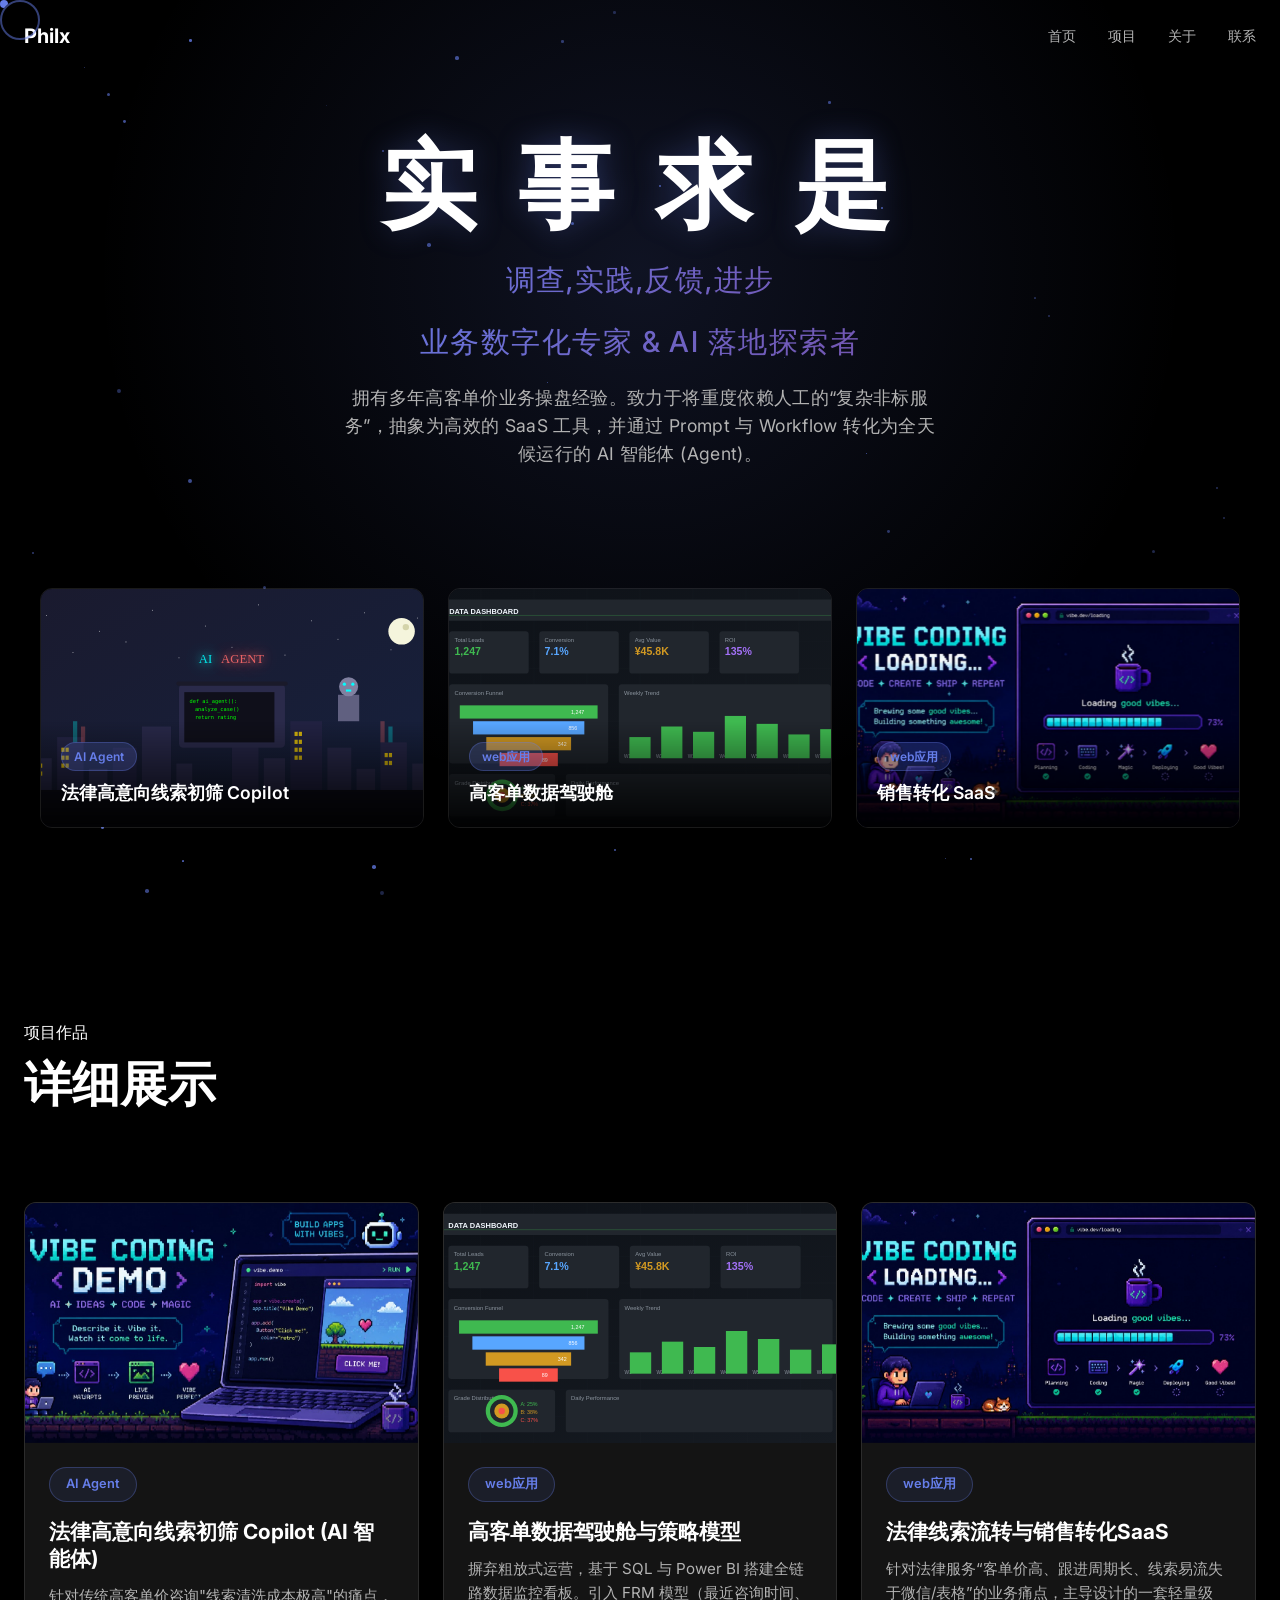
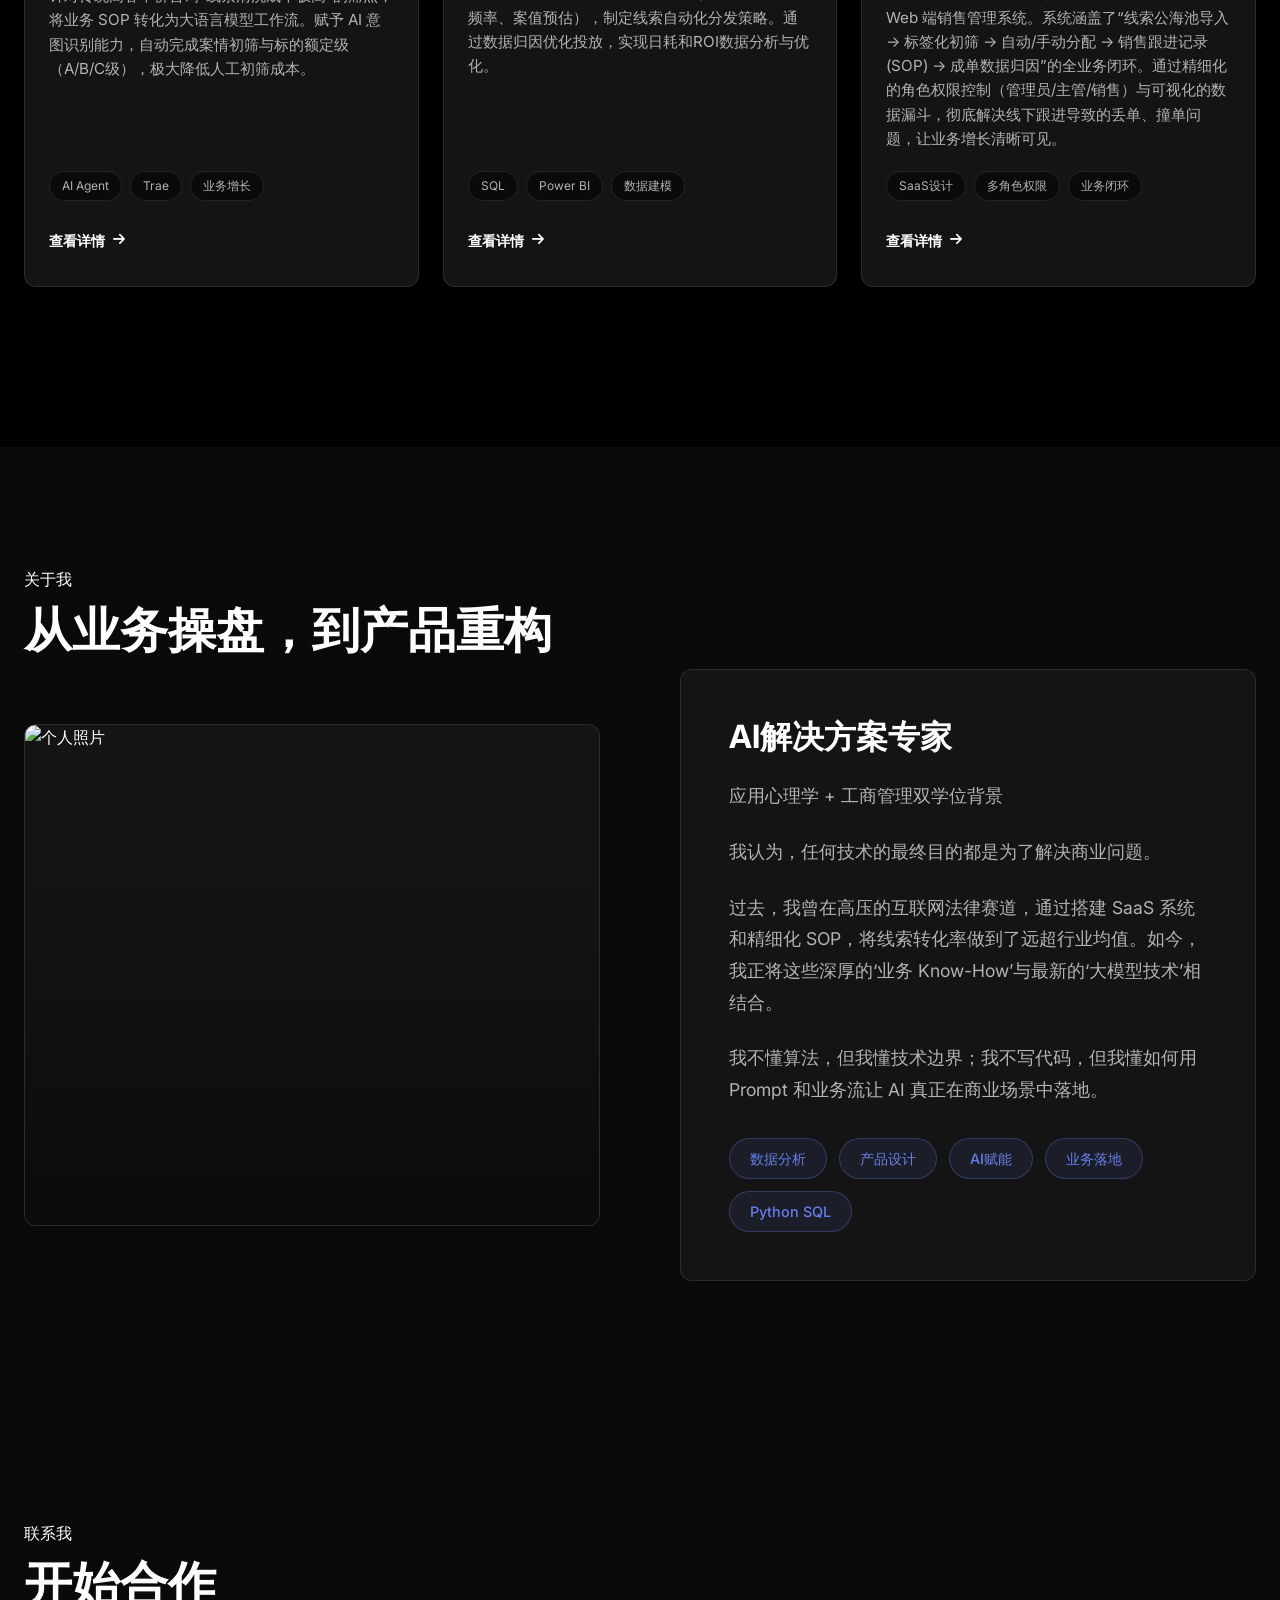
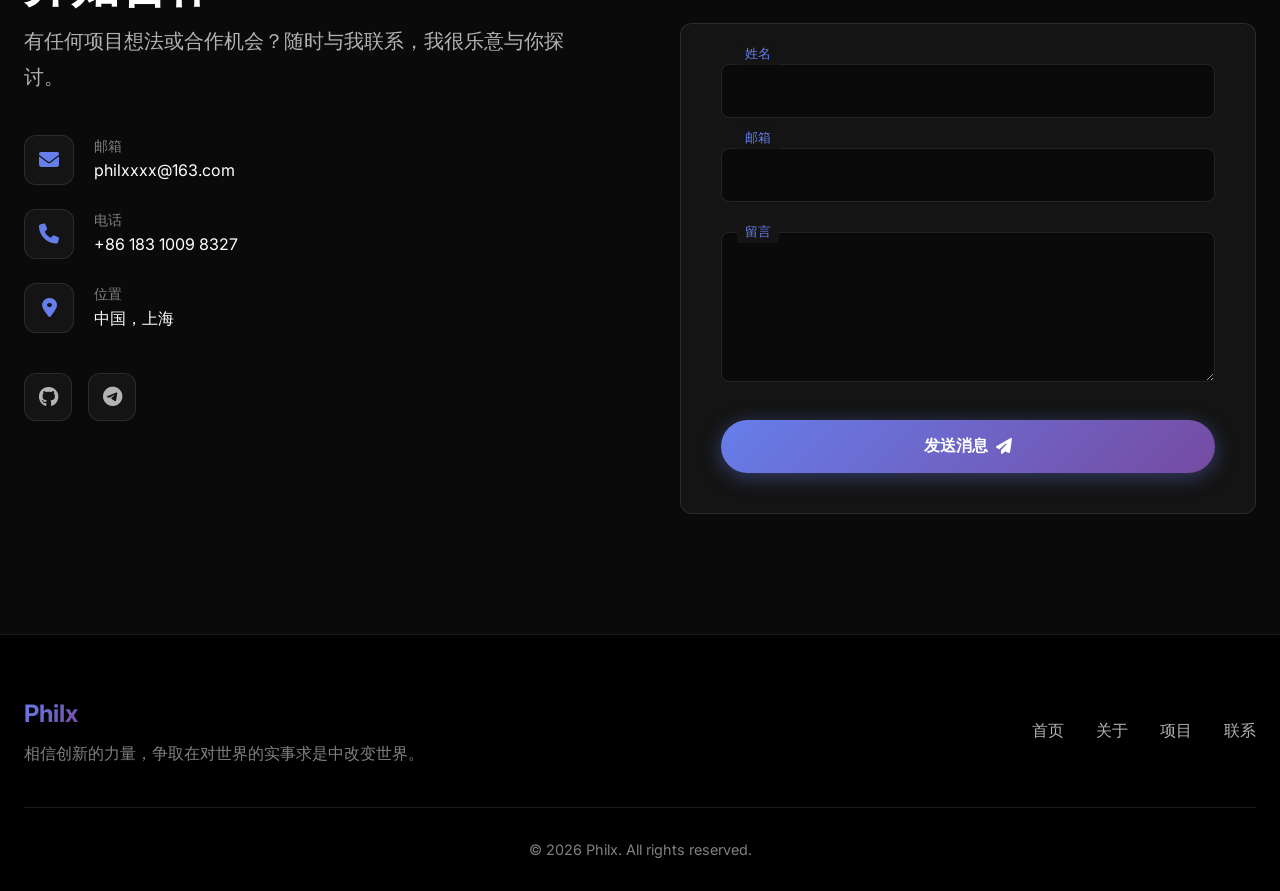
==== commit af7baef4: "Update project 3 image: use loading.jpg (142KB, optimized from 1.3MB PNG)" ====
--- a/index.html
+++ b/index.html
@@ -71,7 +71,7 @@
                         </div>
                     </div>
                     <div class="hero-project-card" role="group" aria-label="项目3: 法律线索流转与销售转化SaaS" data-project-id="3">
-                        <img data-src="images/project-crm.svg" alt="法律线索流转与销售转化SaaS" class="lazy" loading="lazy">
+                        <img data-src="images/loading.jpg" alt="法律线索流转与销售转化SaaS" class="lazy" loading="lazy" width="1200" height="658" decoding="async">
                         <div class="hero-project-info">
                             <span class="project-category">web应用</span>
                             <h3>销售转化 SaaS</h3>
@@ -130,7 +130,7 @@
                             </article>
                             <article class="project-card" role="group" aria-label="项目3: 法律线索流转与销售转化SaaS" data-project-id="3">
                                 <div class="project-image">
-                                    <img data-src="images/project-crm.svg" alt="法律线索流转与销售转化SaaS" class="lazy" loading="lazy">
+                                    <img data-src="images/loading.jpg" alt="法律线索流转与销售转化SaaS" class="lazy" loading="lazy" width="1200" height="658" decoding="async">
                                 </div>
                                 <div class="project-content">
                                     <span class="project-category">web应用</span>
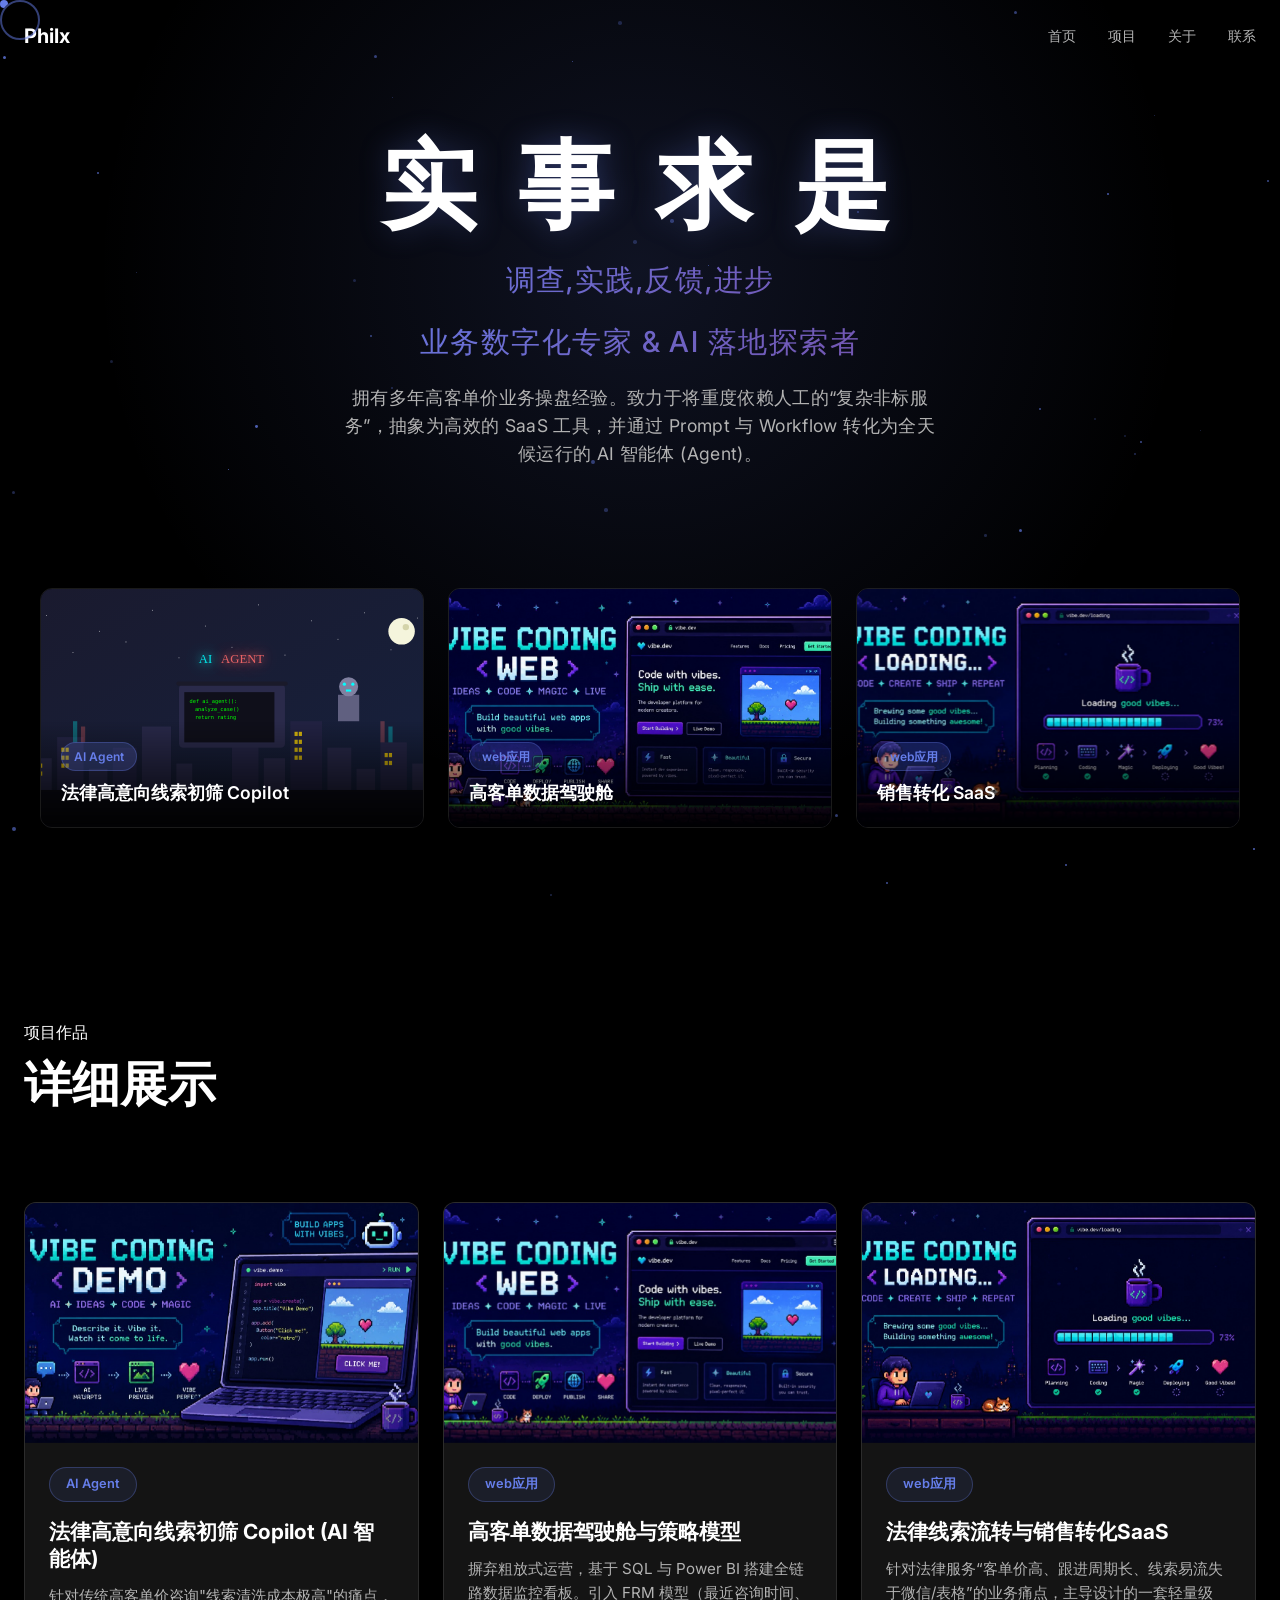
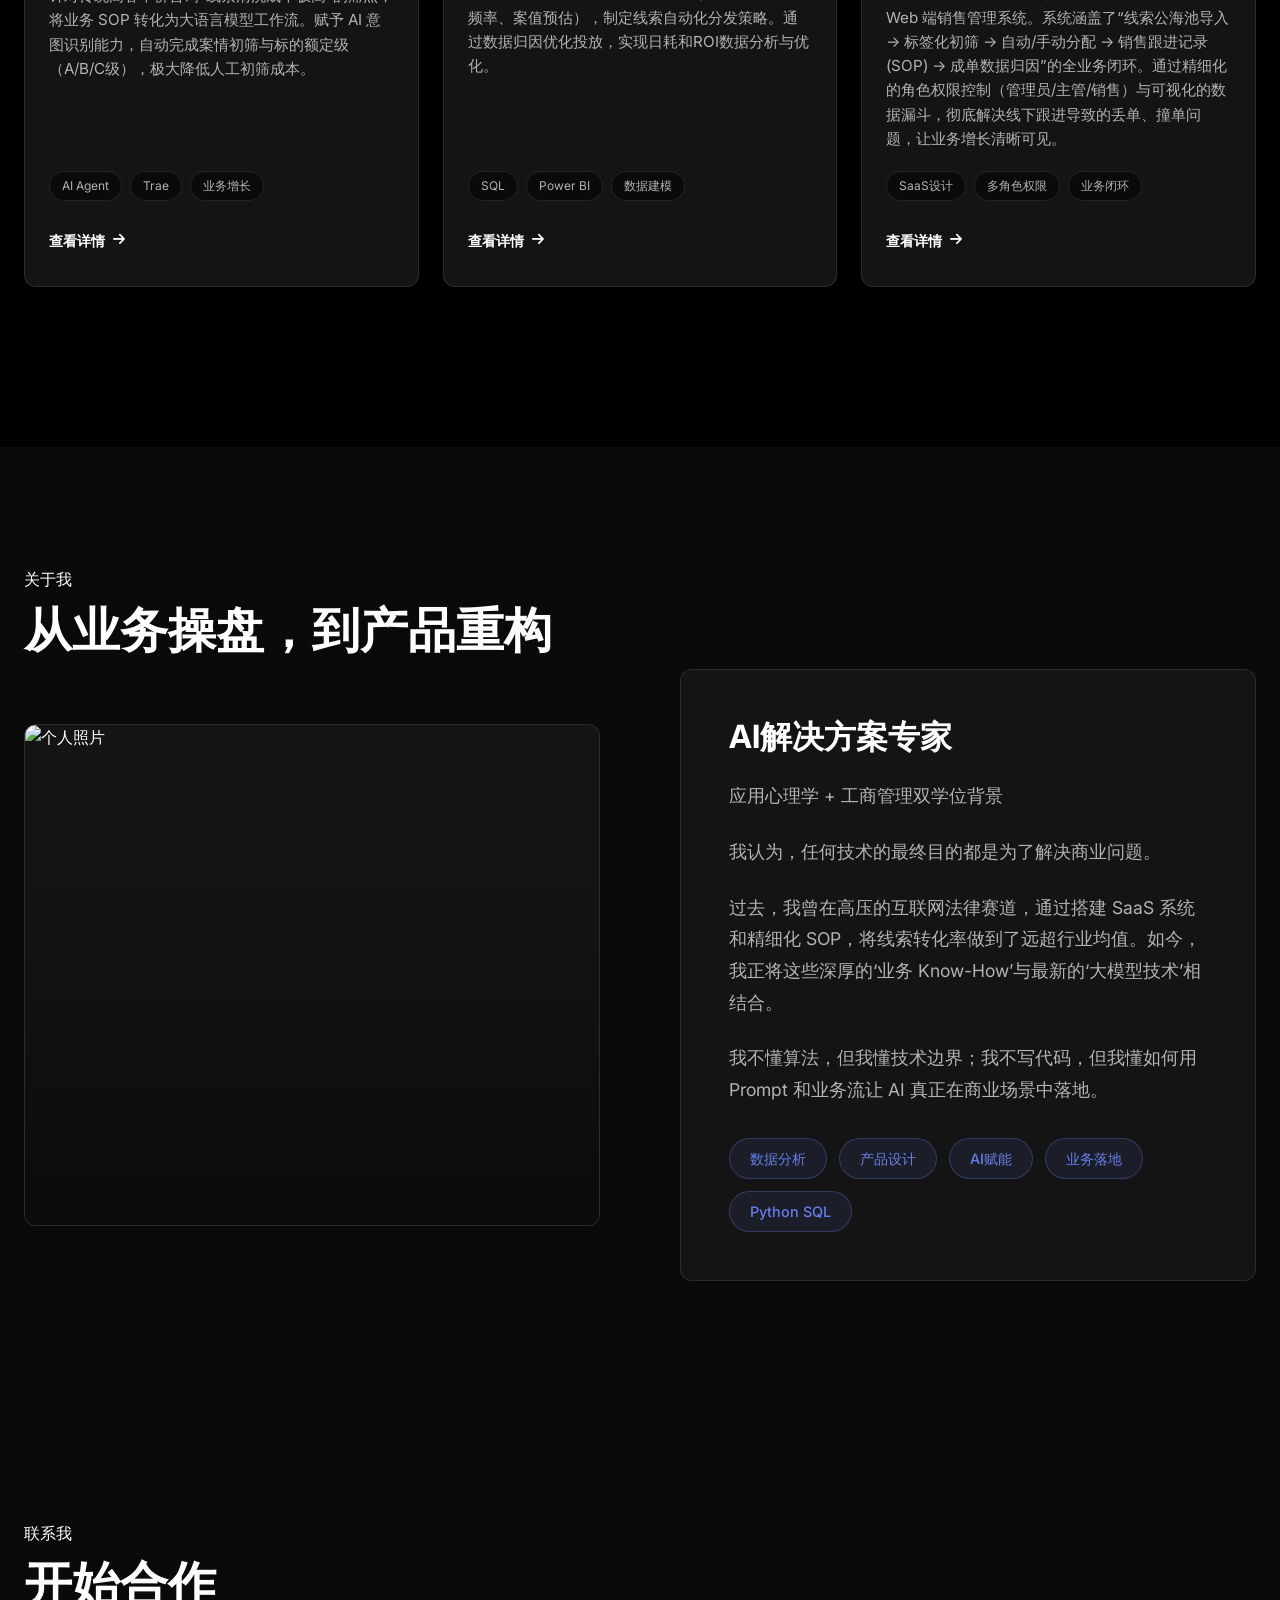
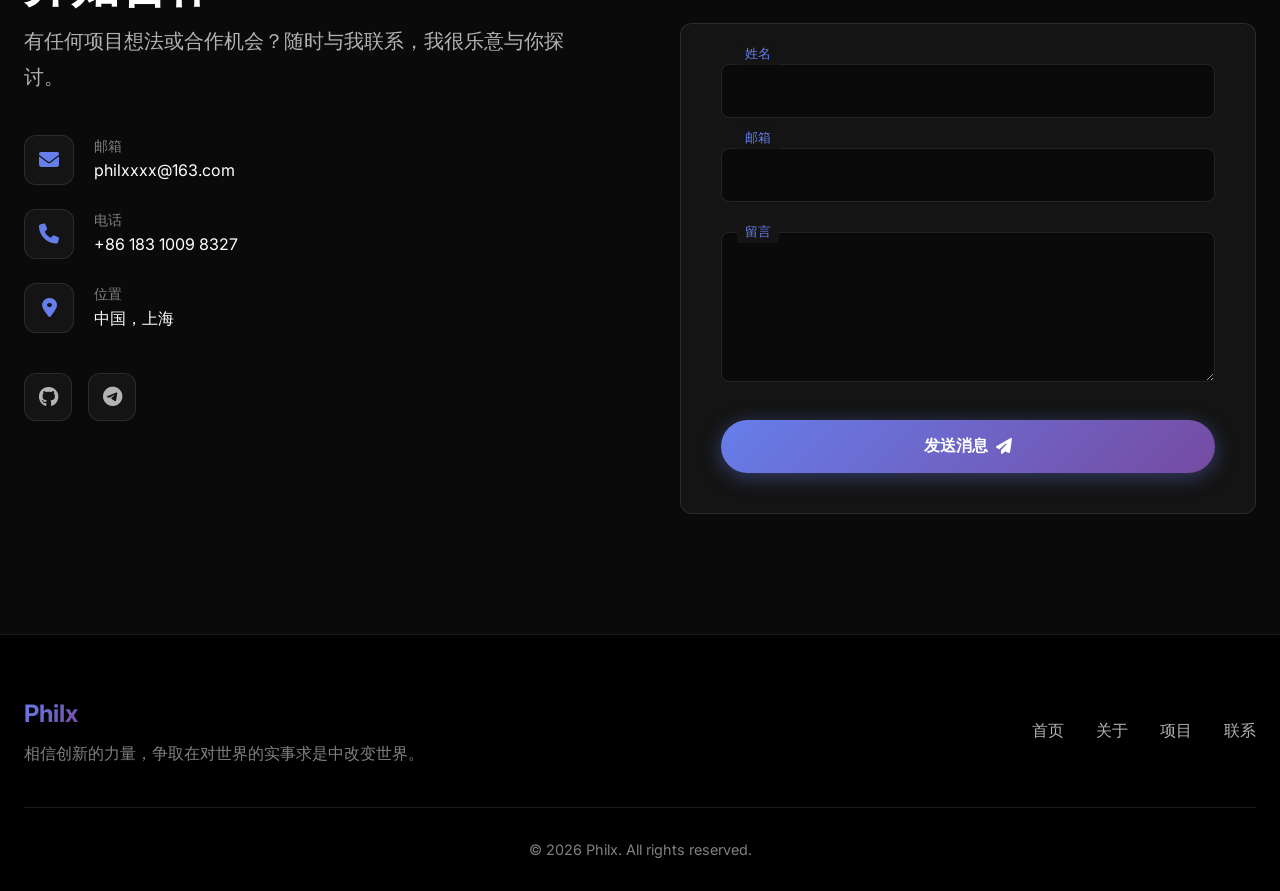
==== commit 9adec671: "Update project 2 image: use web.jpg (180KB, optimized from 1.4MB PNG)" ====
--- a/index.html
+++ b/index.html
@@ -64,7 +64,7 @@
                         </div>
                     </div>
                     <div class="hero-project-card" role="group" aria-label="项目2: 高客单数据驾驶舱与策略模型" data-project-id="2">
-                        <img data-src="images/project-dashboard.svg" alt="高客单数据驾驶舱与策略模型" class="lazy" loading="lazy">
+                        <img data-src="images/web.jpg" alt="高客单数据驾驶舱与策略模型" class="lazy" loading="lazy" width="1200" height="658" decoding="async">
                         <div class="hero-project-info">
                             <span class="project-category">web应用</span>
                             <h3>高客单数据驾驶舱</h3>
@@ -111,7 +111,7 @@
                             </article>
                             <article class="project-card" role="group" aria-label="项目2: 高客单数据驾驶舱与策略模型" data-project-id="2">
                                 <div class="project-image">
-                                    <img data-src="images/project-dashboard.svg" alt="高客单数据驾驶舱与策略模型" class="lazy" loading="lazy">
+                                    <img data-src="images/web.jpg" alt="高客单数据驾驶舱与策略模型" class="lazy" loading="lazy" width="1200" height="658" decoding="async">
                                 </div>
                                 <div class="project-content">
                                     <span class="project-category">web应用</span>
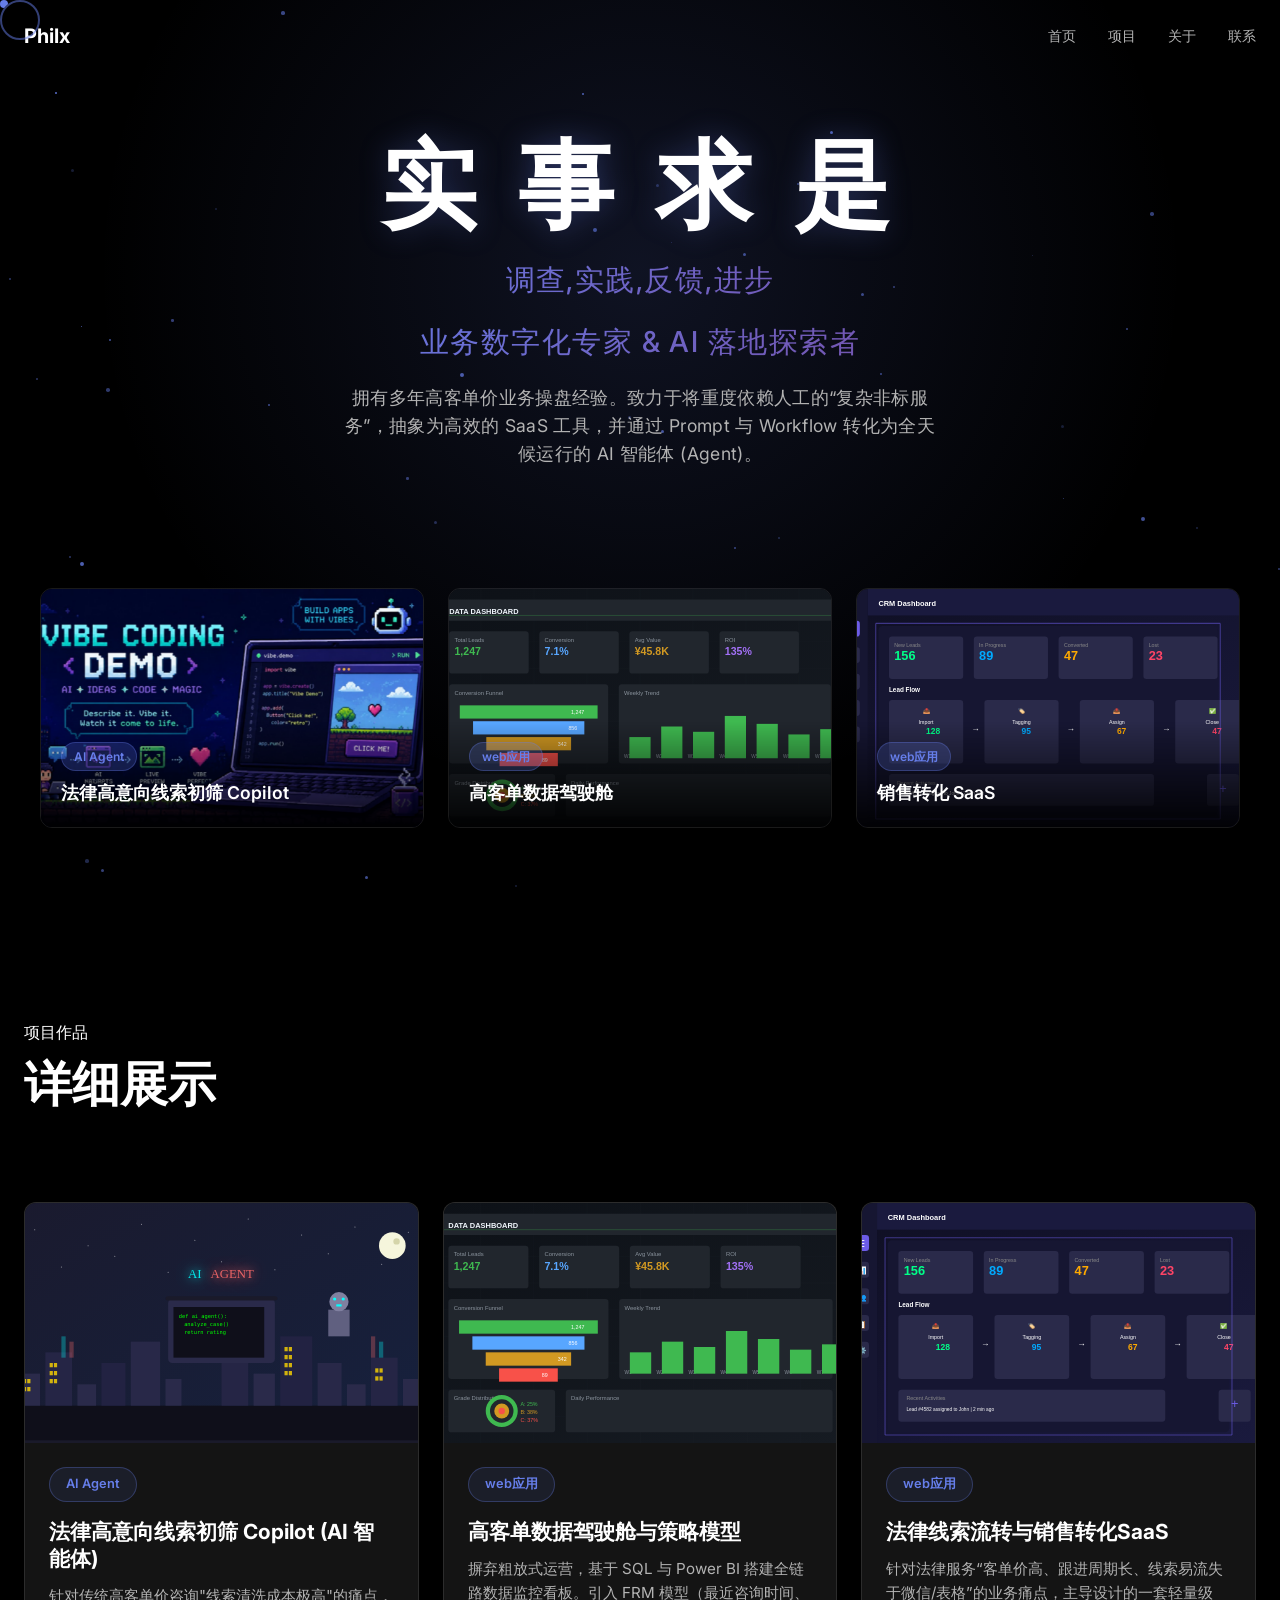
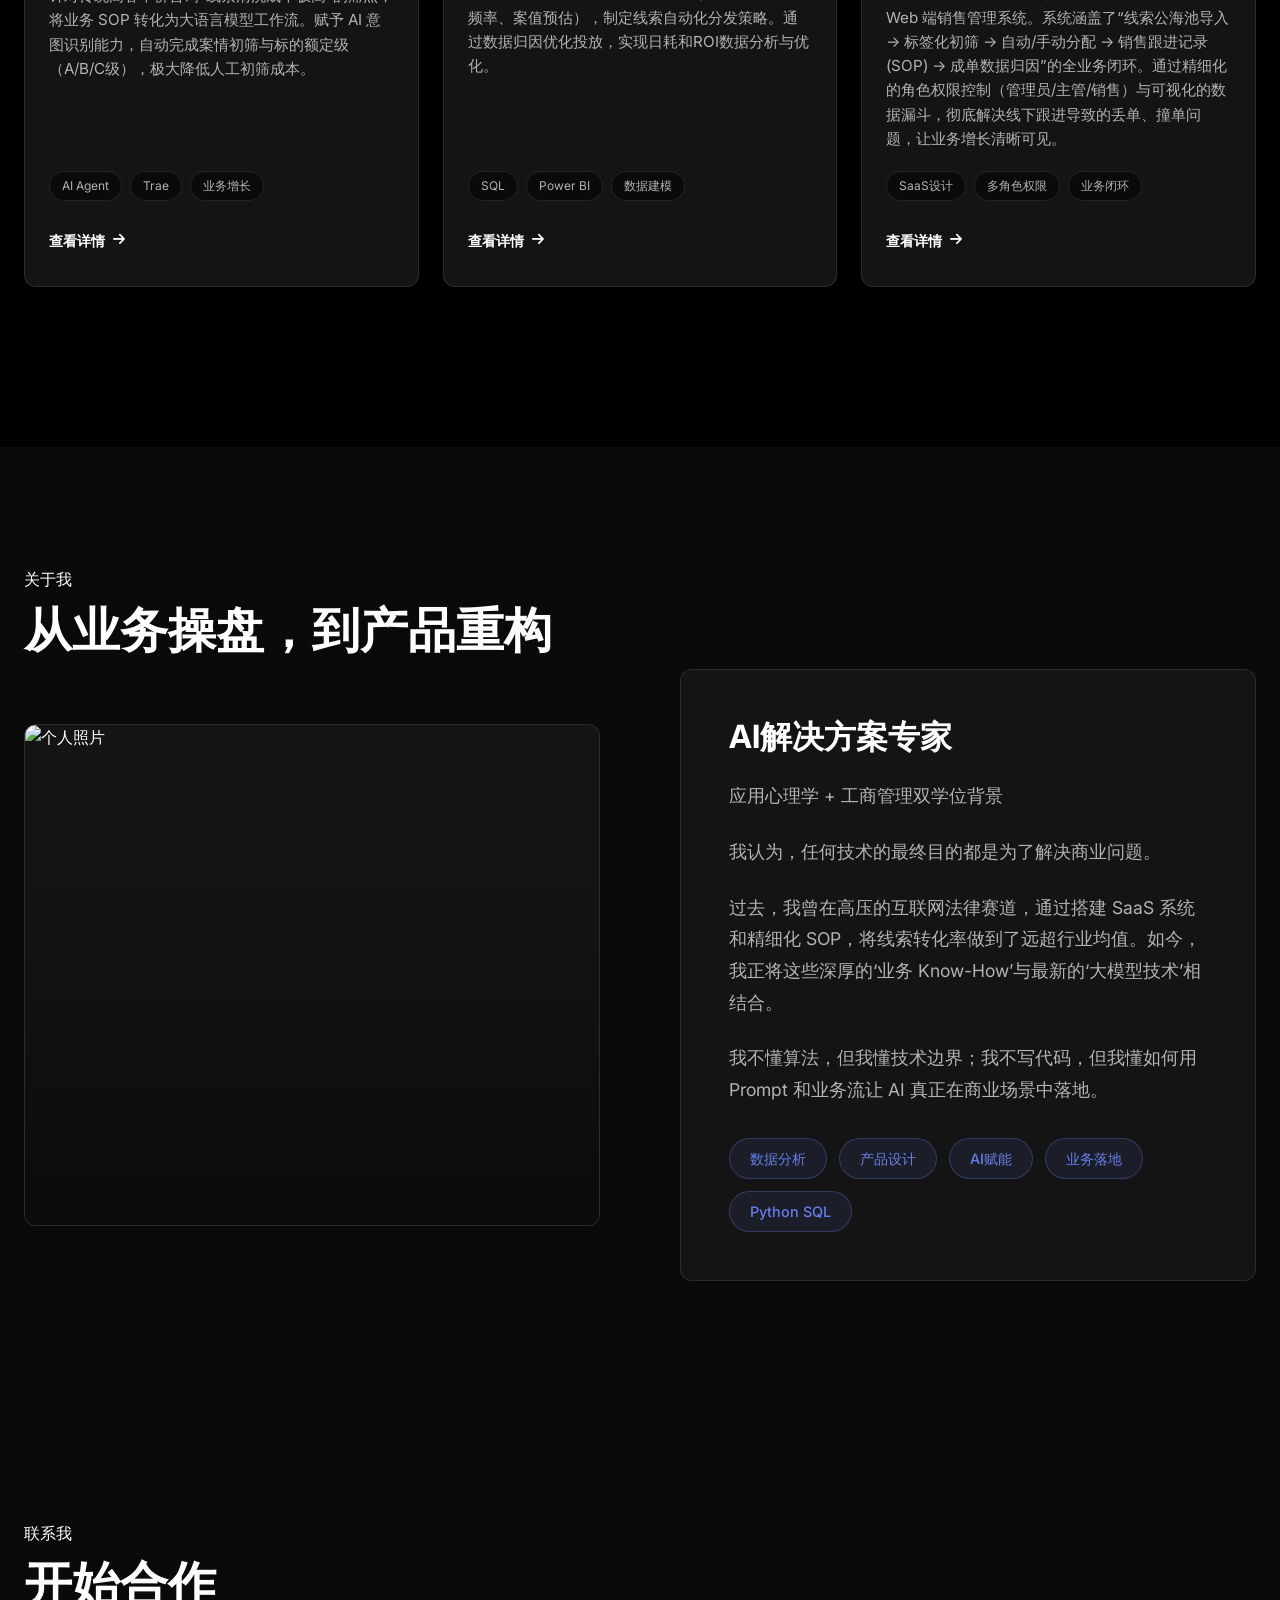
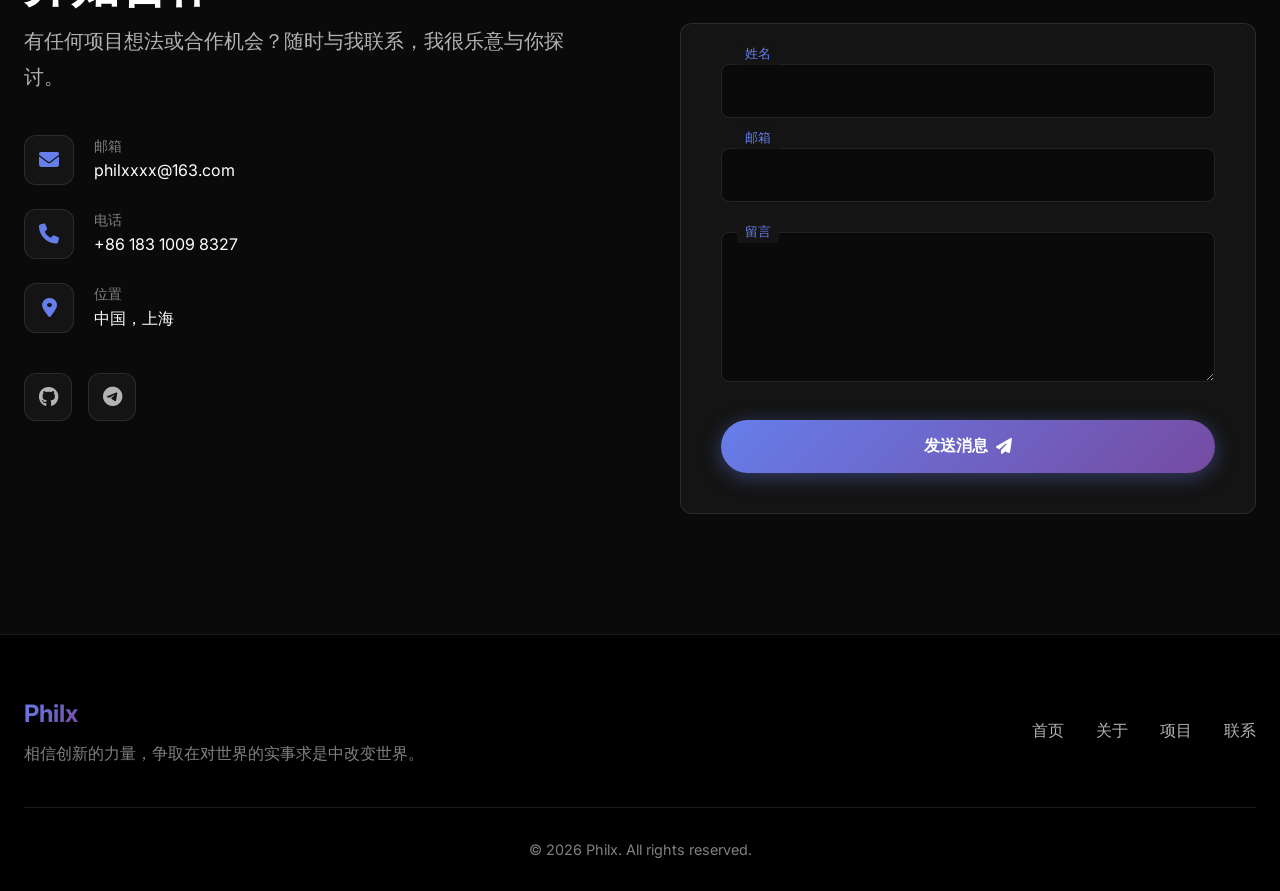
==== commit 7fd8cf0c: "Update Hero project 1 image to demo.jpg, restore details page to SVG files" ====
--- a/index.html
+++ b/index.html
@@ -57,21 +57,21 @@
                 </div>
                 <div class="hero-projects" aria-label="项目预览">
                     <div class="hero-project-card" role="group" aria-label="项目1: 法律高意向线索初筛 Copilot (AI 智能体)" data-project-id="1">
-                        <img data-src="images/project-ai.svg" alt="法律高意向线索初筛 Copilot (AI 智能体)" class="lazy" loading="lazy">
+                        <img data-src="images/demo.jpg" alt="法律高意向线索初筛 Copilot (AI 智能体)" class="lazy" loading="lazy" width="1200" height="658" decoding="async">
                         <div class="hero-project-info">
                             <span class="project-category">AI Agent</span>
                             <h3>法律高意向线索初筛 Copilot</h3>
                         </div>
                     </div>
                     <div class="hero-project-card" role="group" aria-label="项目2: 高客单数据驾驶舱与策略模型" data-project-id="2">
-                        <img data-src="images/web.jpg" alt="高客单数据驾驶舱与策略模型" class="lazy" loading="lazy" width="1200" height="658" decoding="async">
+                        <img data-src="images/project-dashboard.svg" alt="高客单数据驾驶舱与策略模型" class="lazy" loading="lazy">
                         <div class="hero-project-info">
                             <span class="project-category">web应用</span>
                             <h3>高客单数据驾驶舱</h3>
                         </div>
                     </div>
                     <div class="hero-project-card" role="group" aria-label="项目3: 法律线索流转与销售转化SaaS" data-project-id="3">
-                        <img data-src="images/loading.jpg" alt="法律线索流转与销售转化SaaS" class="lazy" loading="lazy" width="1200" height="658" decoding="async">
+                        <img data-src="images/project-crm.svg" alt="法律线索流转与销售转化SaaS" class="lazy" loading="lazy">
                         <div class="hero-project-info">
                             <span class="project-category">web应用</span>
                             <h3>销售转化 SaaS</h3>
@@ -92,7 +92,7 @@
                         <div class="projects-container">
                             <article class="project-card" role="group" aria-label="项目1: 法律高意向线索初筛 Copilot (AI 智能体)" data-project-id="1">
                                 <div class="project-image">
-                                    <img data-src="images/demo.jpg" alt="法律高意向线索初筛 Copilot (AI 智能体)" class="lazy" loading="lazy" width="1200" height="658" decoding="async">
+                                    <img data-src="images/project-ai.svg" alt="法律高意向线索初筛 Copilot (AI 智能体)" class="lazy" loading="lazy">
                                 </div>
                                 <div class="project-content">
                                     <span class="project-category">AI Agent</span>
@@ -111,7 +111,7 @@
                             </article>
                             <article class="project-card" role="group" aria-label="项目2: 高客单数据驾驶舱与策略模型" data-project-id="2">
                                 <div class="project-image">
-                                    <img data-src="images/web.jpg" alt="高客单数据驾驶舱与策略模型" class="lazy" loading="lazy" width="1200" height="658" decoding="async">
+                                    <img data-src="images/project-dashboard.svg" alt="高客单数据驾驶舱与策略模型" class="lazy" loading="lazy">
                                 </div>
                                 <div class="project-content">
                                     <span class="project-category">web应用</span>
@@ -130,7 +130,7 @@
                             </article>
                             <article class="project-card" role="group" aria-label="项目3: 法律线索流转与销售转化SaaS" data-project-id="3">
                                 <div class="project-image">
-                                    <img data-src="images/loading.jpg" alt="法律线索流转与销售转化SaaS" class="lazy" loading="lazy" width="1200" height="658" decoding="async">
+                                    <img data-src="images/project-crm.svg" alt="法律线索流转与销售转化SaaS" class="lazy" loading="lazy">
                                 </div>
                                 <div class="project-content">
                                     <span class="project-category">web应用</span>
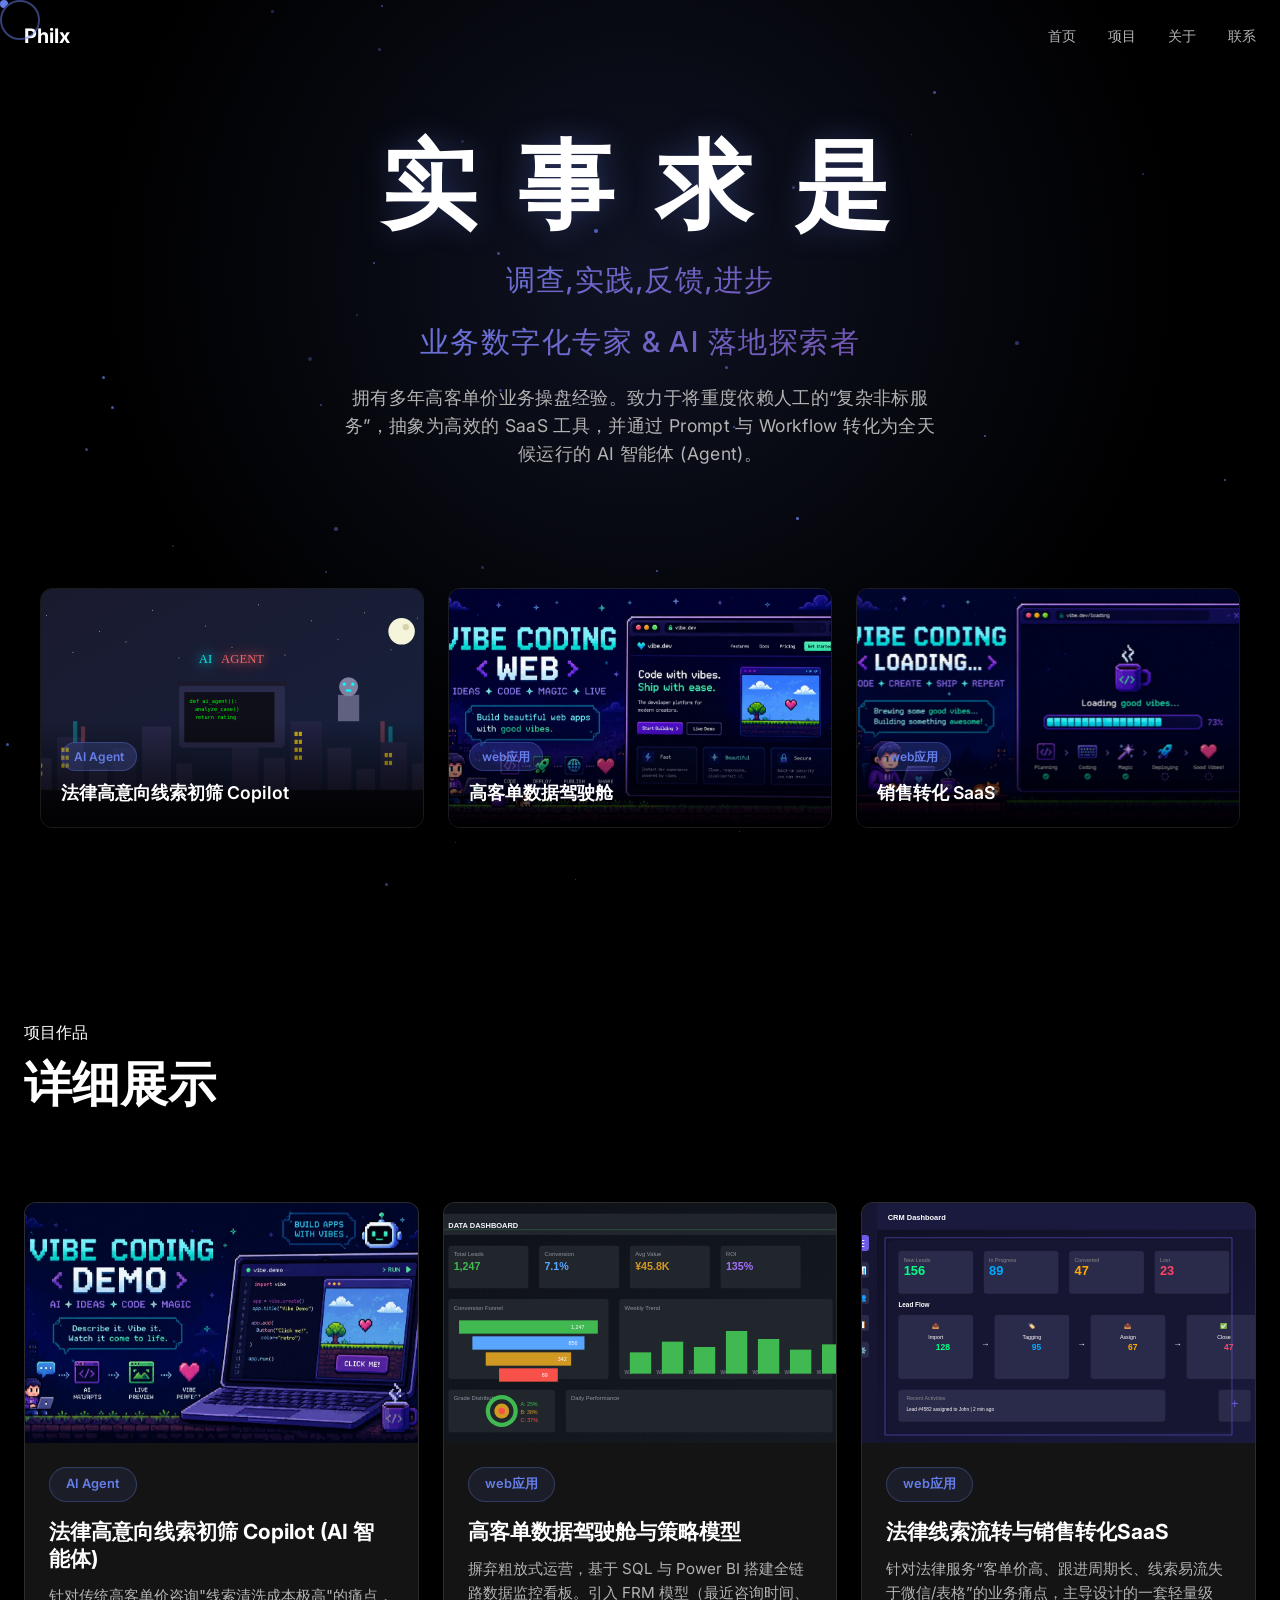
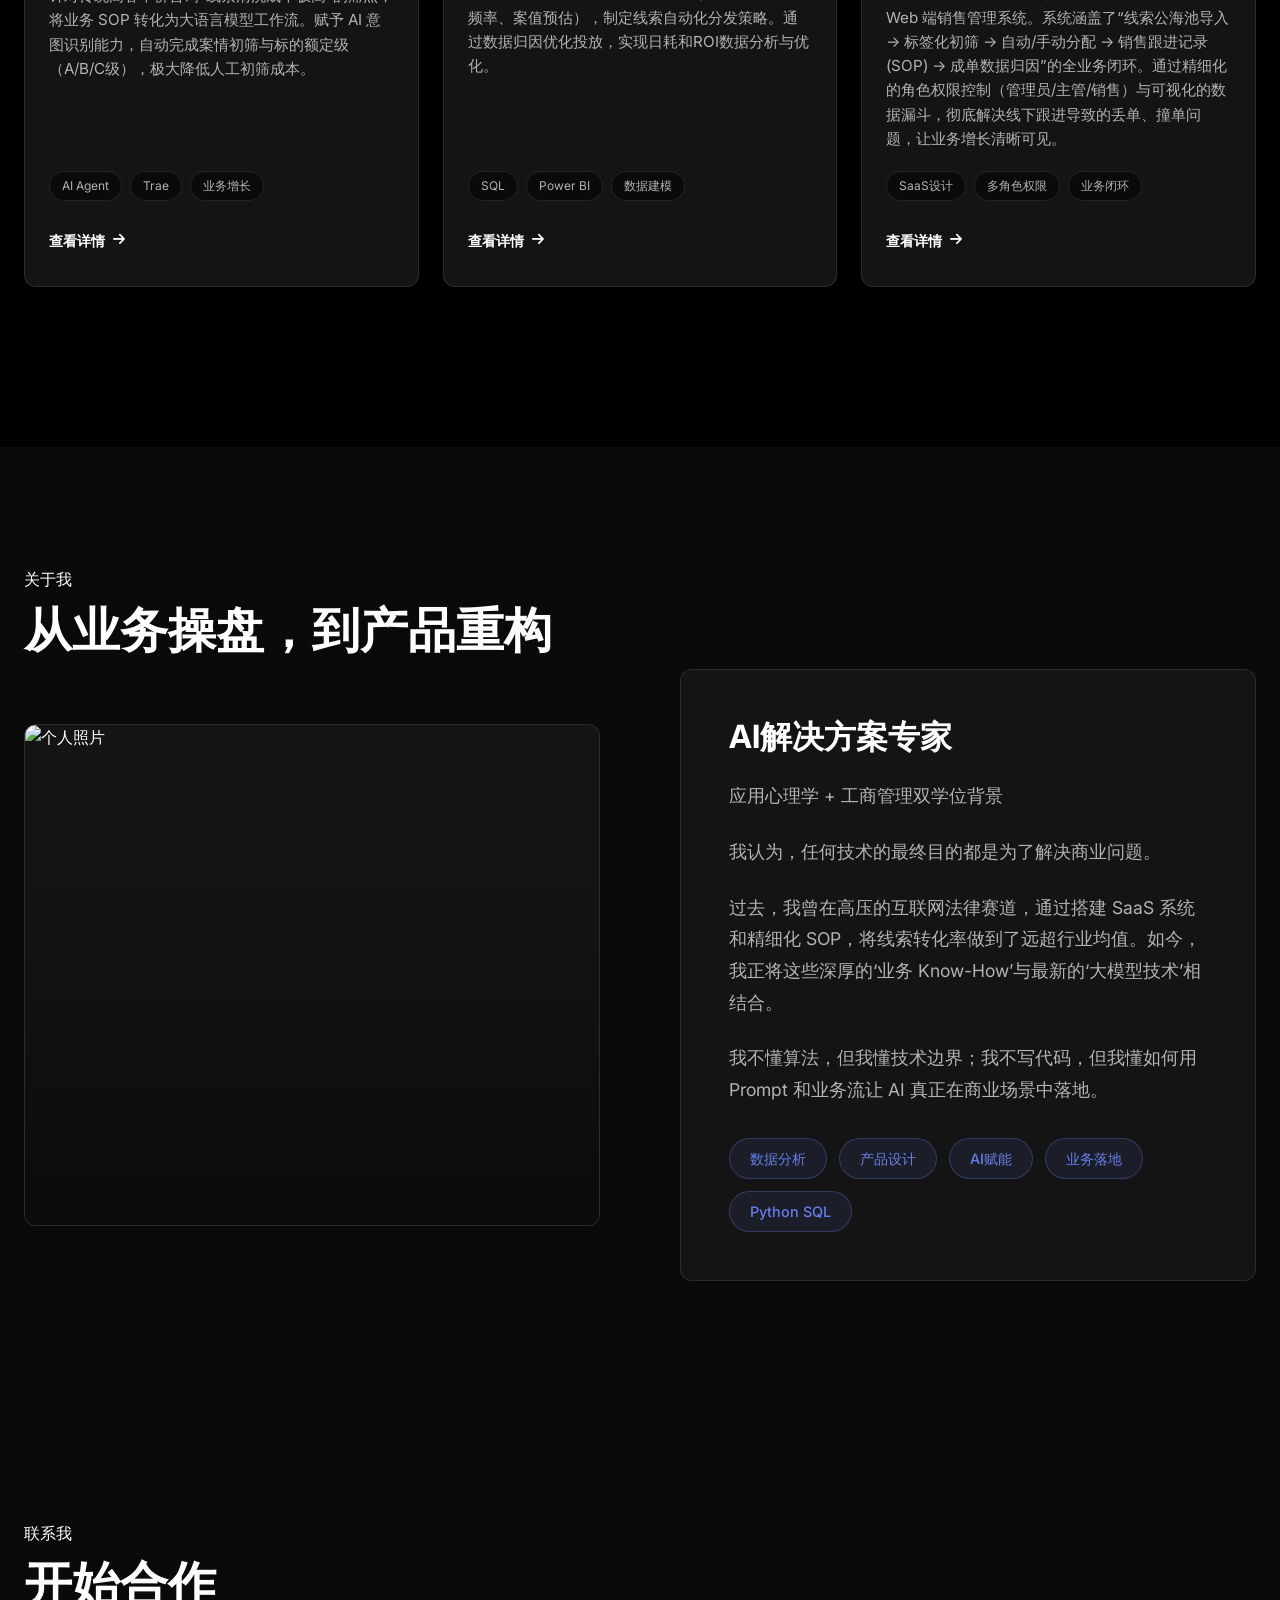
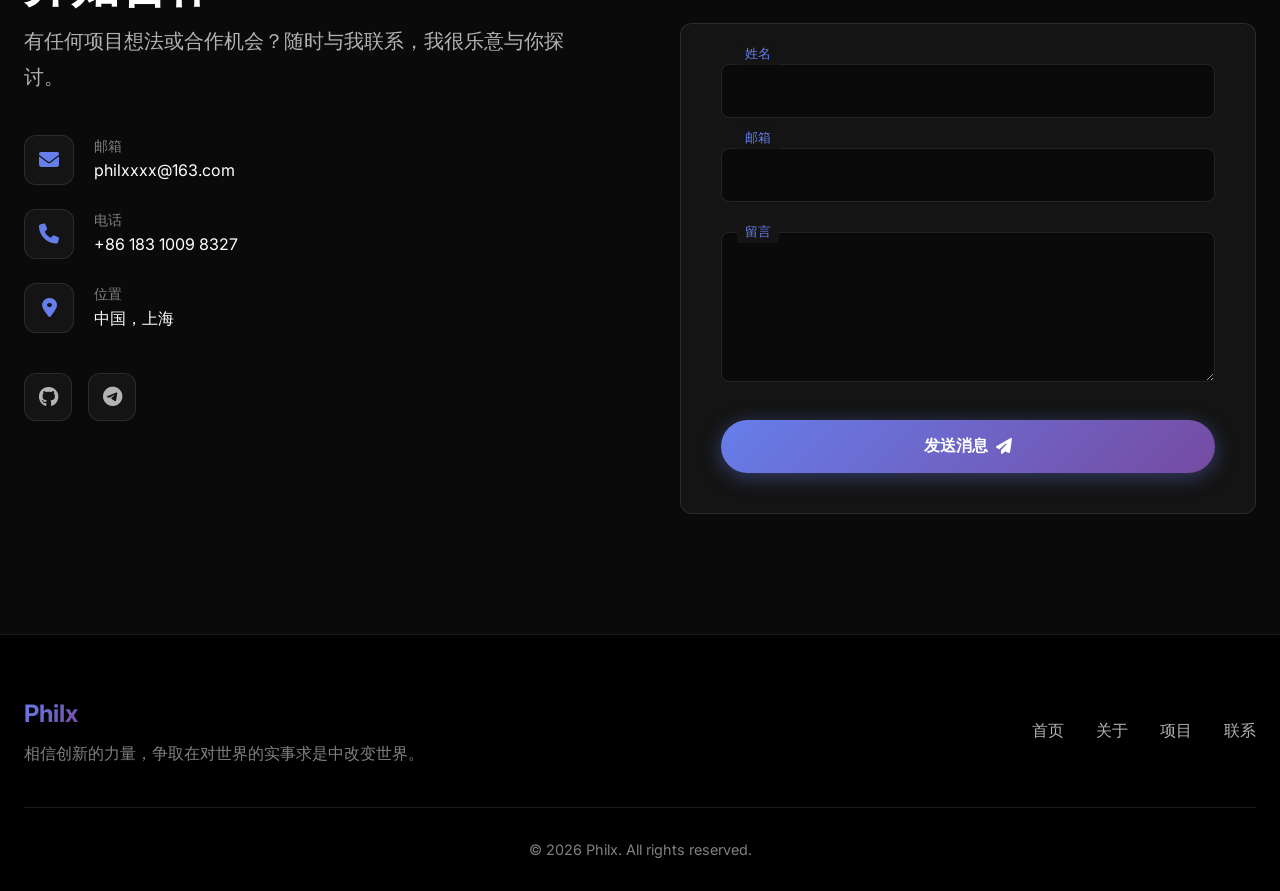
==== commit e009e1cb: "Revert detail page images: keep SVG files for projects 2 and 3" ====
--- a/index.html
+++ b/index.html
@@ -57,21 +57,21 @@
                 </div>
                 <div class="hero-projects" aria-label="项目预览">
                     <div class="hero-project-card" role="group" aria-label="项目1: 法律高意向线索初筛 Copilot (AI 智能体)" data-project-id="1">
-                        <img data-src="images/demo.jpg" alt="法律高意向线索初筛 Copilot (AI 智能体)" class="lazy" loading="lazy" width="1200" height="658" decoding="async">
+                        <img data-src="images/project-ai.svg" alt="法律高意向线索初筛 Copilot (AI 智能体)" class="lazy" loading="lazy">
                         <div class="hero-project-info">
                             <span class="project-category">AI Agent</span>
                             <h3>法律高意向线索初筛 Copilot</h3>
                         </div>
                     </div>
                     <div class="hero-project-card" role="group" aria-label="项目2: 高客单数据驾驶舱与策略模型" data-project-id="2">
-                        <img data-src="images/project-dashboard.svg" alt="高客单数据驾驶舱与策略模型" class="lazy" loading="lazy">
+                        <img data-src="images/web.jpg" alt="高客单数据驾驶舱与策略模型" class="lazy" loading="lazy" width="1200" height="658" decoding="async">
                         <div class="hero-project-info">
                             <span class="project-category">web应用</span>
                             <h3>高客单数据驾驶舱</h3>
                         </div>
                     </div>
                     <div class="hero-project-card" role="group" aria-label="项目3: 法律线索流转与销售转化SaaS" data-project-id="3">
-                        <img data-src="images/project-crm.svg" alt="法律线索流转与销售转化SaaS" class="lazy" loading="lazy">
+                        <img data-src="images/loading.jpg" alt="法律线索流转与销售转化SaaS" class="lazy" loading="lazy" width="1200" height="658" decoding="async">
                         <div class="hero-project-info">
                             <span class="project-category">web应用</span>
                             <h3>销售转化 SaaS</h3>
@@ -92,7 +92,7 @@
                         <div class="projects-container">
                             <article class="project-card" role="group" aria-label="项目1: 法律高意向线索初筛 Copilot (AI 智能体)" data-project-id="1">
                                 <div class="project-image">
-                                    <img data-src="images/project-ai.svg" alt="法律高意向线索初筛 Copilot (AI 智能体)" class="lazy" loading="lazy">
+                                    <img data-src="images/demo.jpg" alt="法律高意向线索初筛 Copilot (AI 智能体)" class="lazy" loading="lazy" width="1200" height="658" decoding="async">
                                 </div>
                                 <div class="project-content">
                                     <span class="project-category">AI Agent</span>
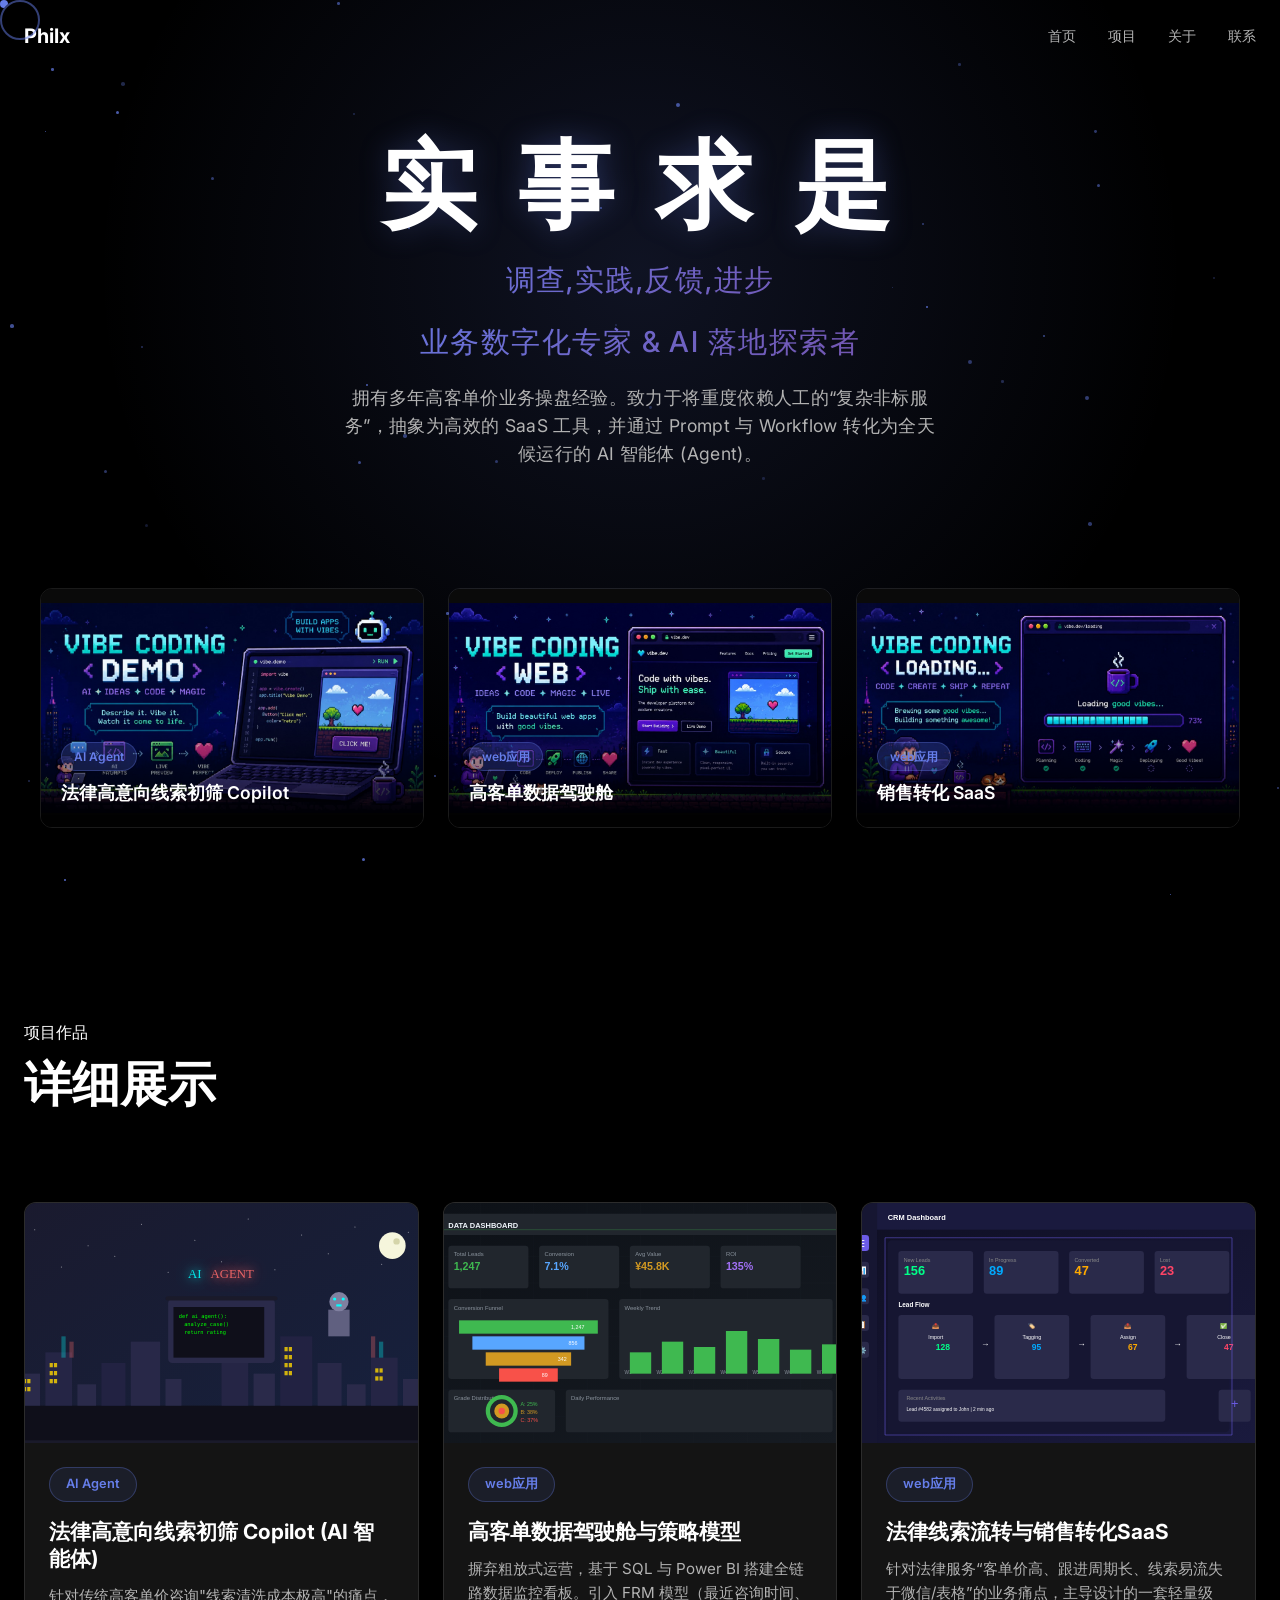
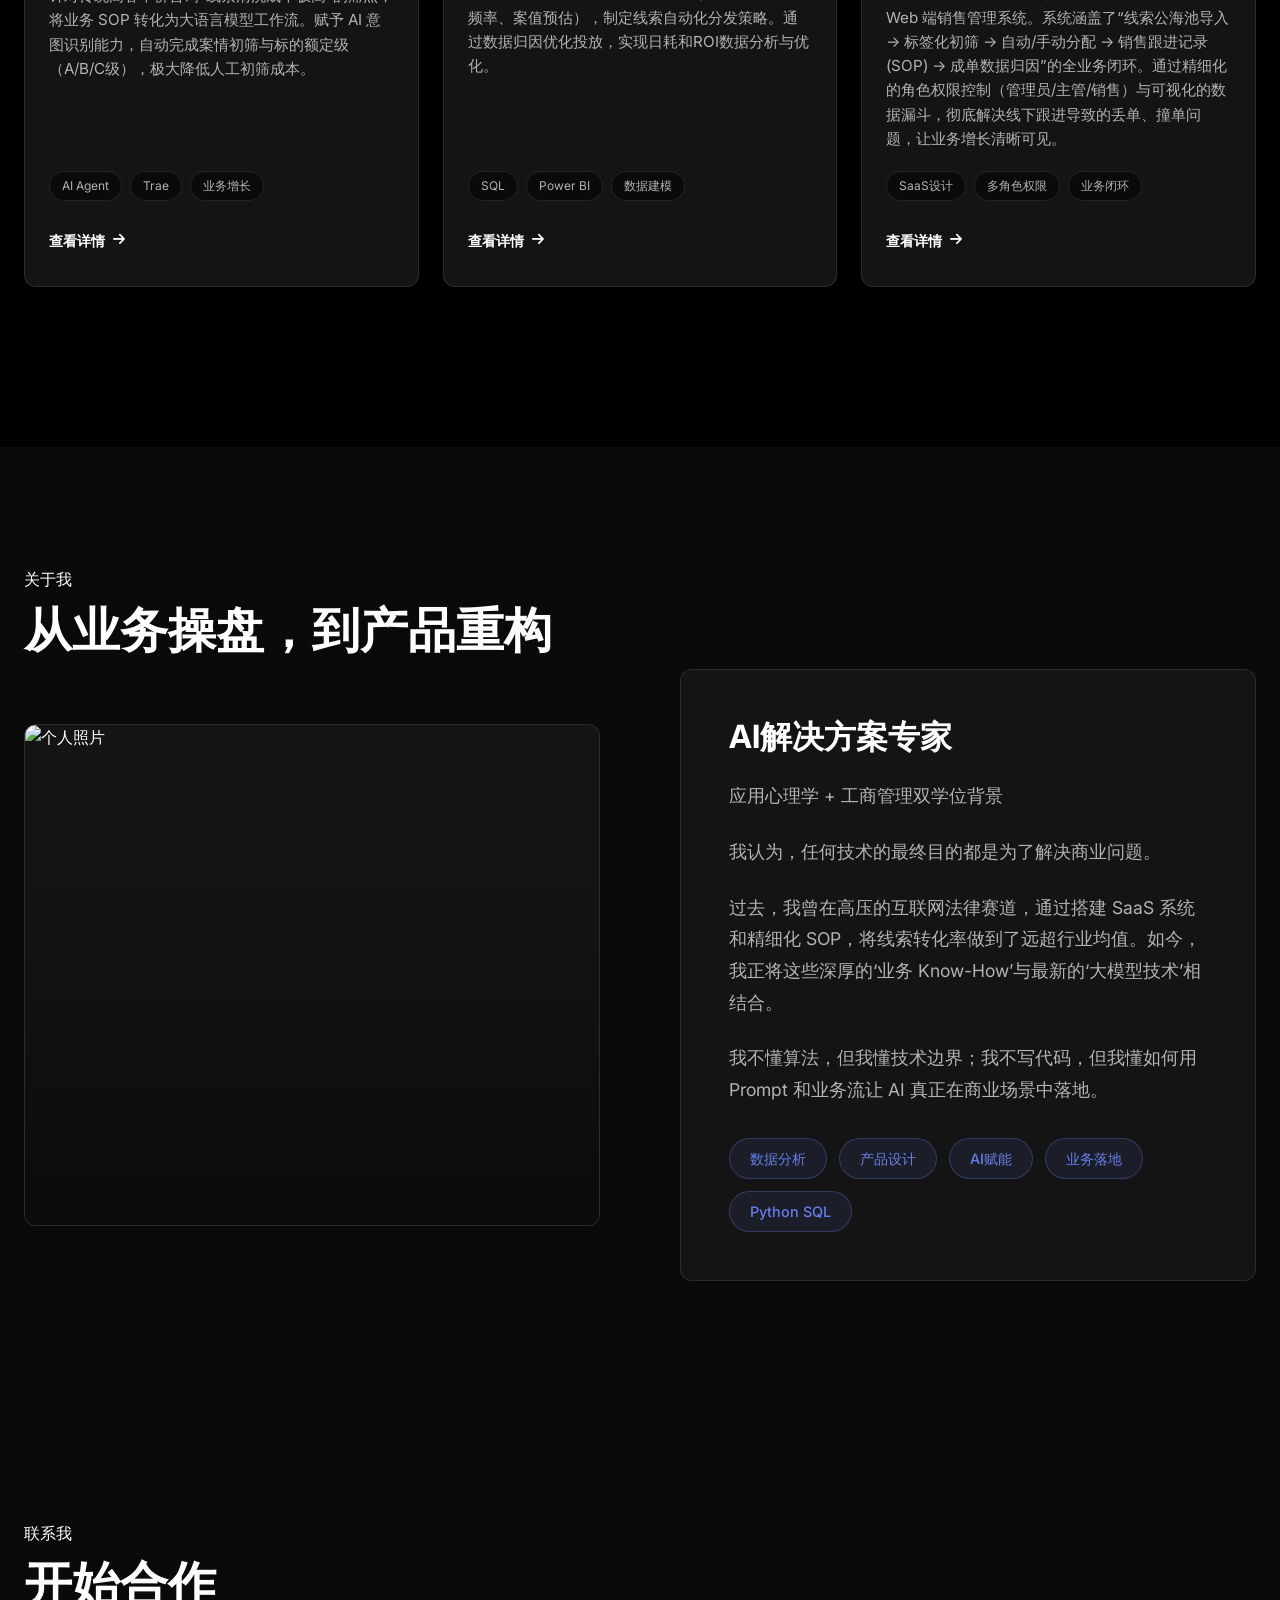
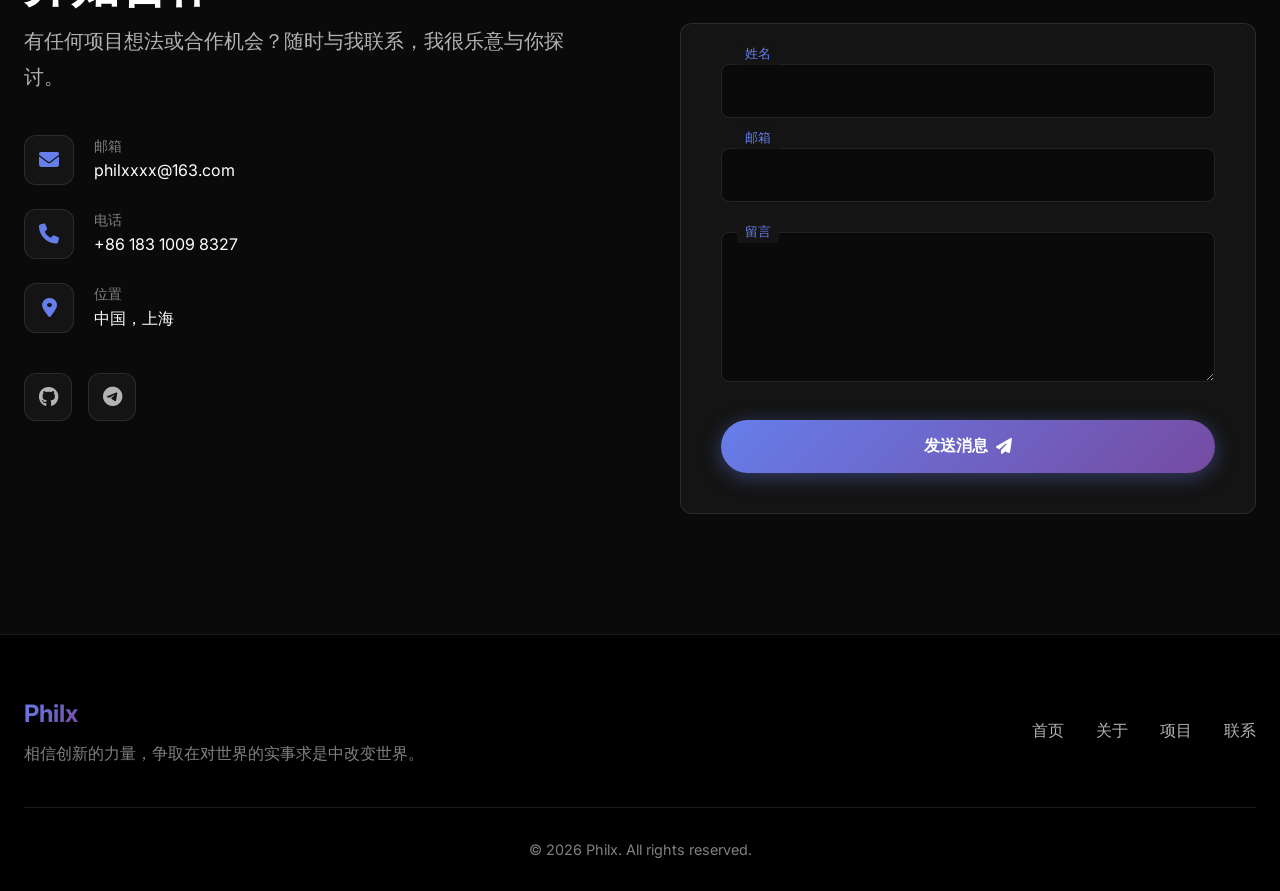
==== commit 5c797e5a: "Swap project 1 images: Hero uses demo.jpg, detail uses project-ai.svg. Fix hero image display with o" ====
--- a/index.html
+++ b/index.html
@@ -57,7 +57,7 @@
                 </div>
                 <div class="hero-projects" aria-label="项目预览">
                     <div class="hero-project-card" role="group" aria-label="项目1: 法律高意向线索初筛 Copilot (AI 智能体)" data-project-id="1">
-                        <img data-src="images/project-ai.svg" alt="法律高意向线索初筛 Copilot (AI 智能体)" class="lazy" loading="lazy">
+                        <img data-src="images/demo.jpg" alt="法律高意向线索初筛 Copilot (AI 智能体)" class="lazy" loading="lazy">
                         <div class="hero-project-info">
                             <span class="project-category">AI Agent</span>
                             <h3>法律高意向线索初筛 Copilot</h3>
@@ -92,7 +92,7 @@
                         <div class="projects-container">
                             <article class="project-card" role="group" aria-label="项目1: 法律高意向线索初筛 Copilot (AI 智能体)" data-project-id="1">
                                 <div class="project-image">
-                                    <img data-src="images/demo.jpg" alt="法律高意向线索初筛 Copilot (AI 智能体)" class="lazy" loading="lazy" width="1200" height="658" decoding="async">
+                                    <img data-src="images/project-ai.svg" alt="法律高意向线索初筛 Copilot (AI 智能体)" class="lazy" loading="lazy">
                                 </div>
                                 <div class="project-content">
                                     <span class="project-category">AI Agent</span>
--- a/style.css
+++ b/style.css
@@ -463,7 +463,8 @@
 .hero-project-card img {
     width: 100%;
     height: 100%;
-    object-fit: cover;
+    object-fit: contain;
+    background: var(--bg-secondary);
 }
 
 .hero-project-info {
@@ -758,13 +759,14 @@
 .hero-project-card img {
     width: 100%;
     height: 100%;
-    object-fit: cover;
+    object-fit: contain;
+    background: var(--bg-secondary);
     transition: transform 0.5s cubic-bezier(0.4, 0, 0.2, 1);
     will-change: transform;
 }
 
 .hero-project-card:hover img {
-    transform: scale(1.08);
+    transform: scale(1.05);
 }
 
 .project-image {
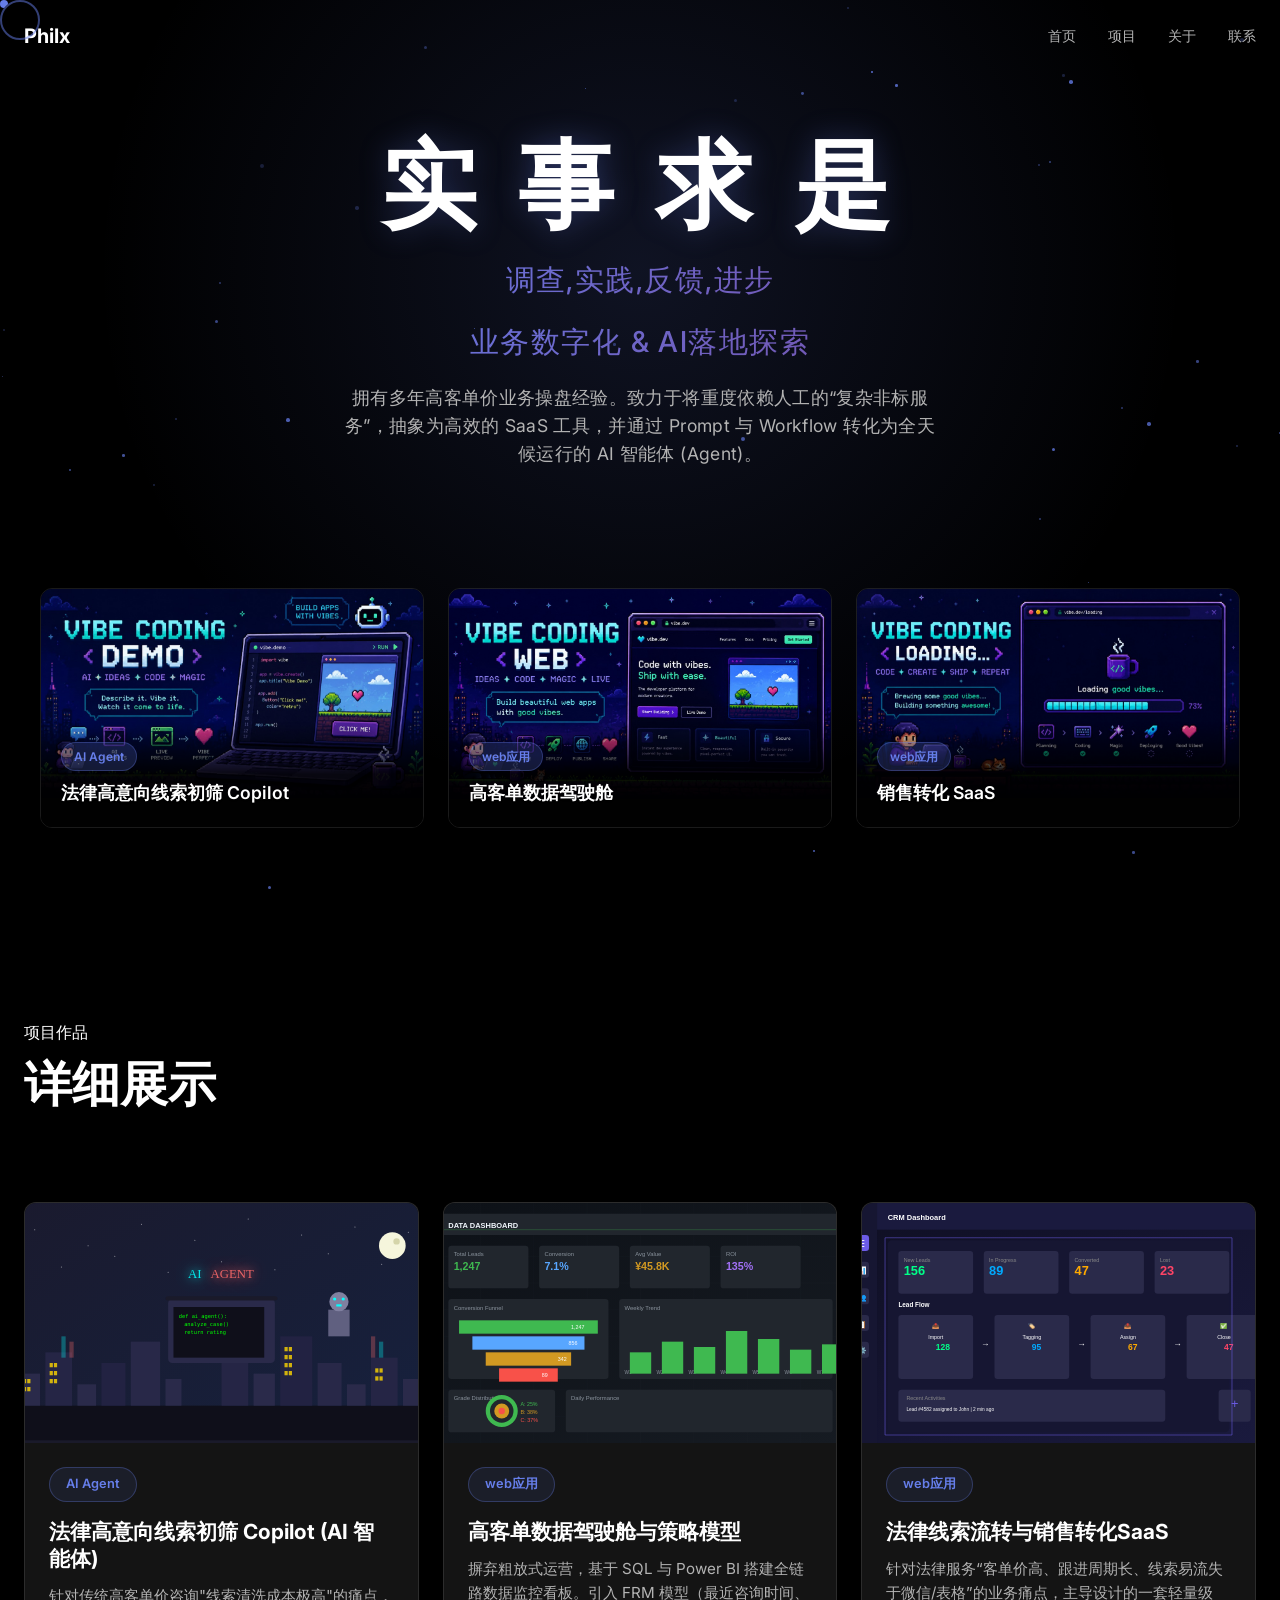
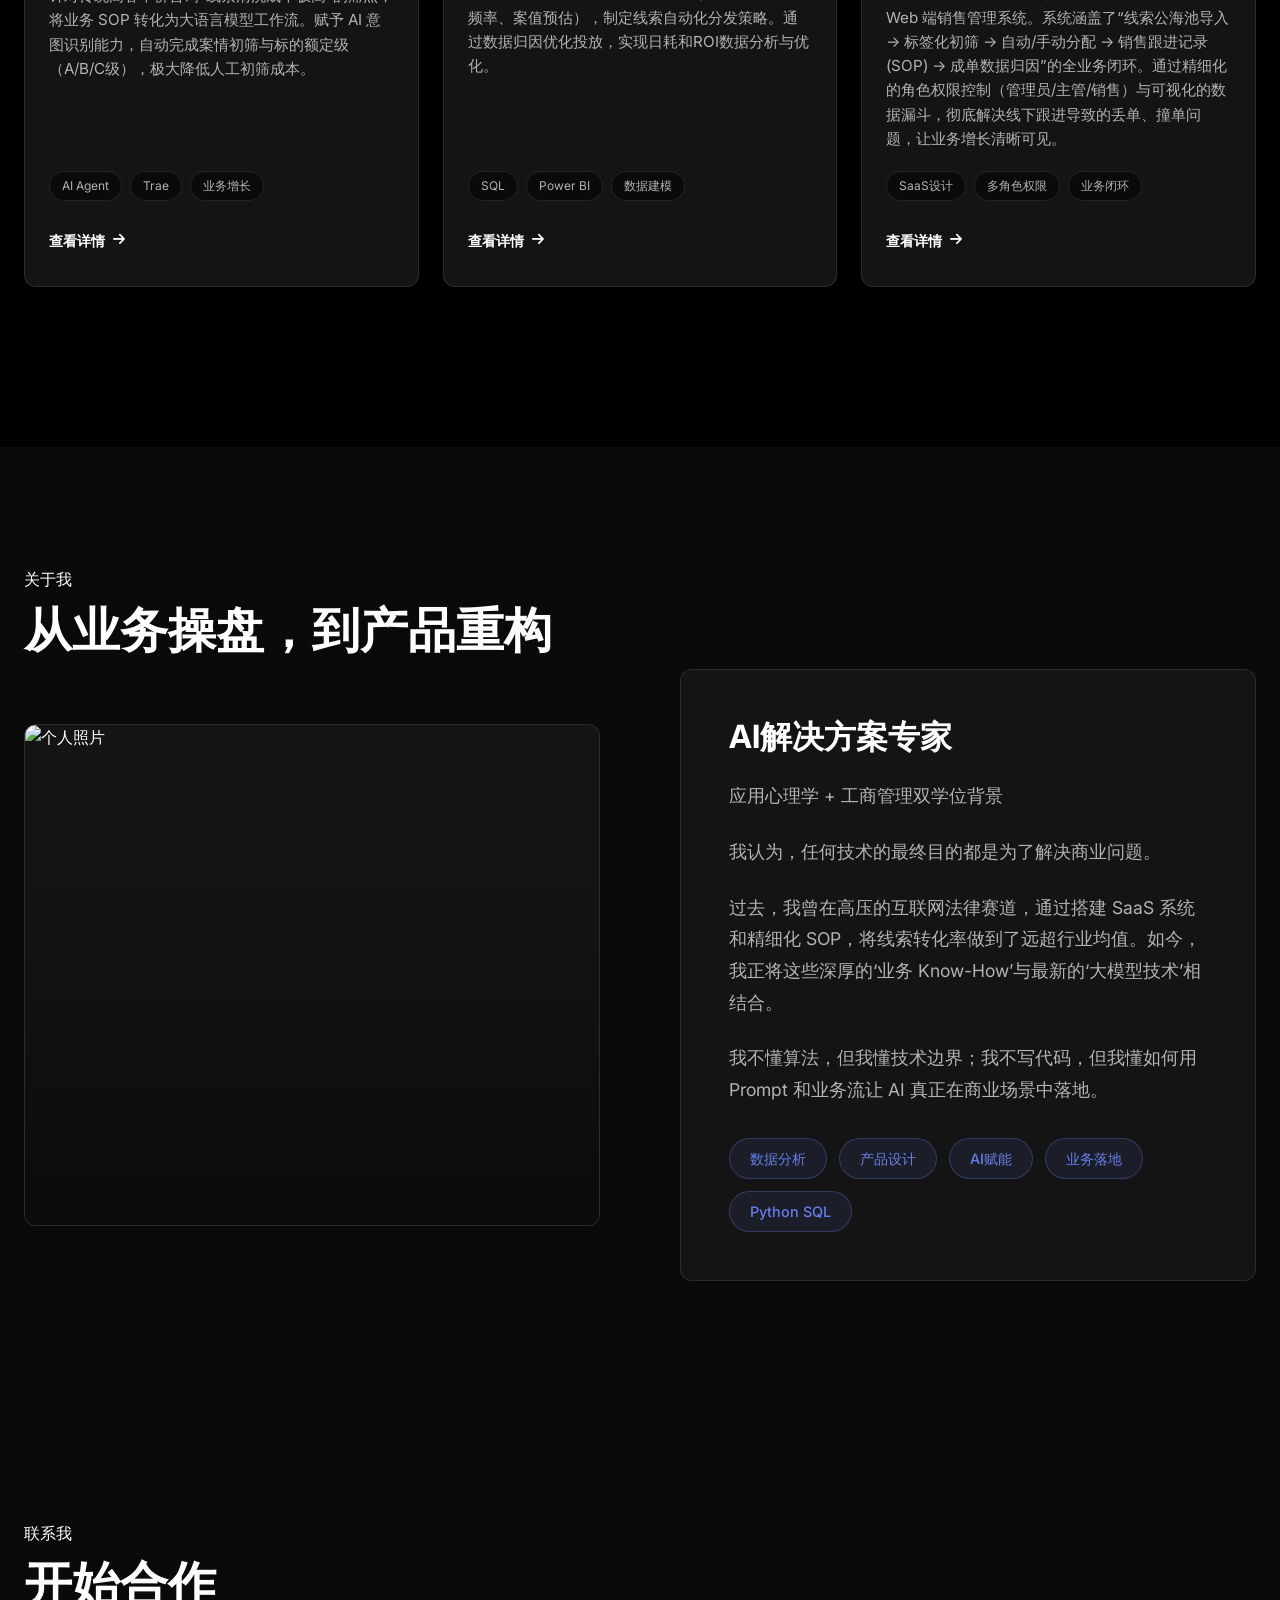
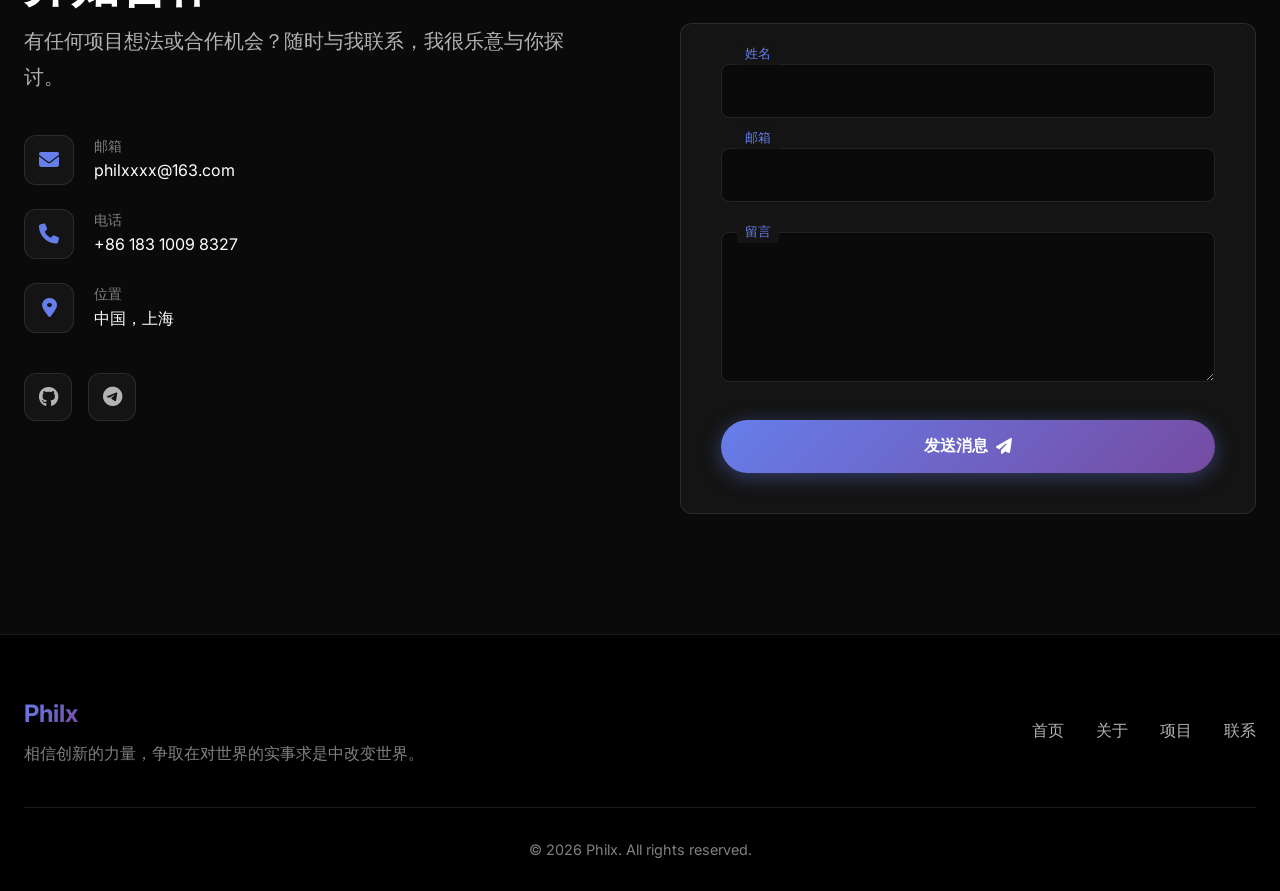
==== commit 1d0b1bf9: "Hero project 1 image: swap with demo.jpg, optimize image display with object-fit cover and top align" ====
--- a/index.html
+++ b/index.html
@@ -50,7 +50,7 @@
                         <span class="main-title">是</span>
                     </h1>
                     <h2 class="gradient-text">调查,实践,反馈,进步</h2>
-                    <h2 class="gradient-text">业务数字化专家 & AI 落地探索者</h2>
+                    <h2 class="gradient-text">业务数字化 & AI落地探索</h2>
                     <p class="hero-description">
                         拥有多年高客单价业务操盘经验。致力于将重度依赖人工的“复杂非标服务”，抽象为高效的 SaaS 工具，并通过 Prompt 与 Workflow 转化为全天候运行的 AI 智能体 (Agent)。
                     </p>
--- a/style.css
+++ b/style.css
@@ -463,8 +463,8 @@
 .hero-project-card img {
     width: 100%;
     height: 100%;
-    object-fit: contain;
-    background: var(--bg-secondary);
+    object-fit: cover;
+    object-position: top center;
 }
 
 .hero-project-info {
@@ -473,7 +473,7 @@
     left: 0;
     right: 0;
     padding: 20px;
-    background: linear-gradient(to top, rgba(0, 0, 0, 0.9), transparent);
+    background: linear-gradient(to top, rgba(0, 0, 0, 0.9) 50%, transparent);
 }
 
 .hero-project-info .project-category {
@@ -490,7 +490,8 @@
 .hero-project-info h3 {
     font-size: 1.1rem;
     font-weight: 600;
-    color: var(--text-primary);
+    color: #fff;
+    text-shadow: 0 1px 3px rgba(0,0,0,0.5);
 }
 
 @media (max-width: 1024px) {
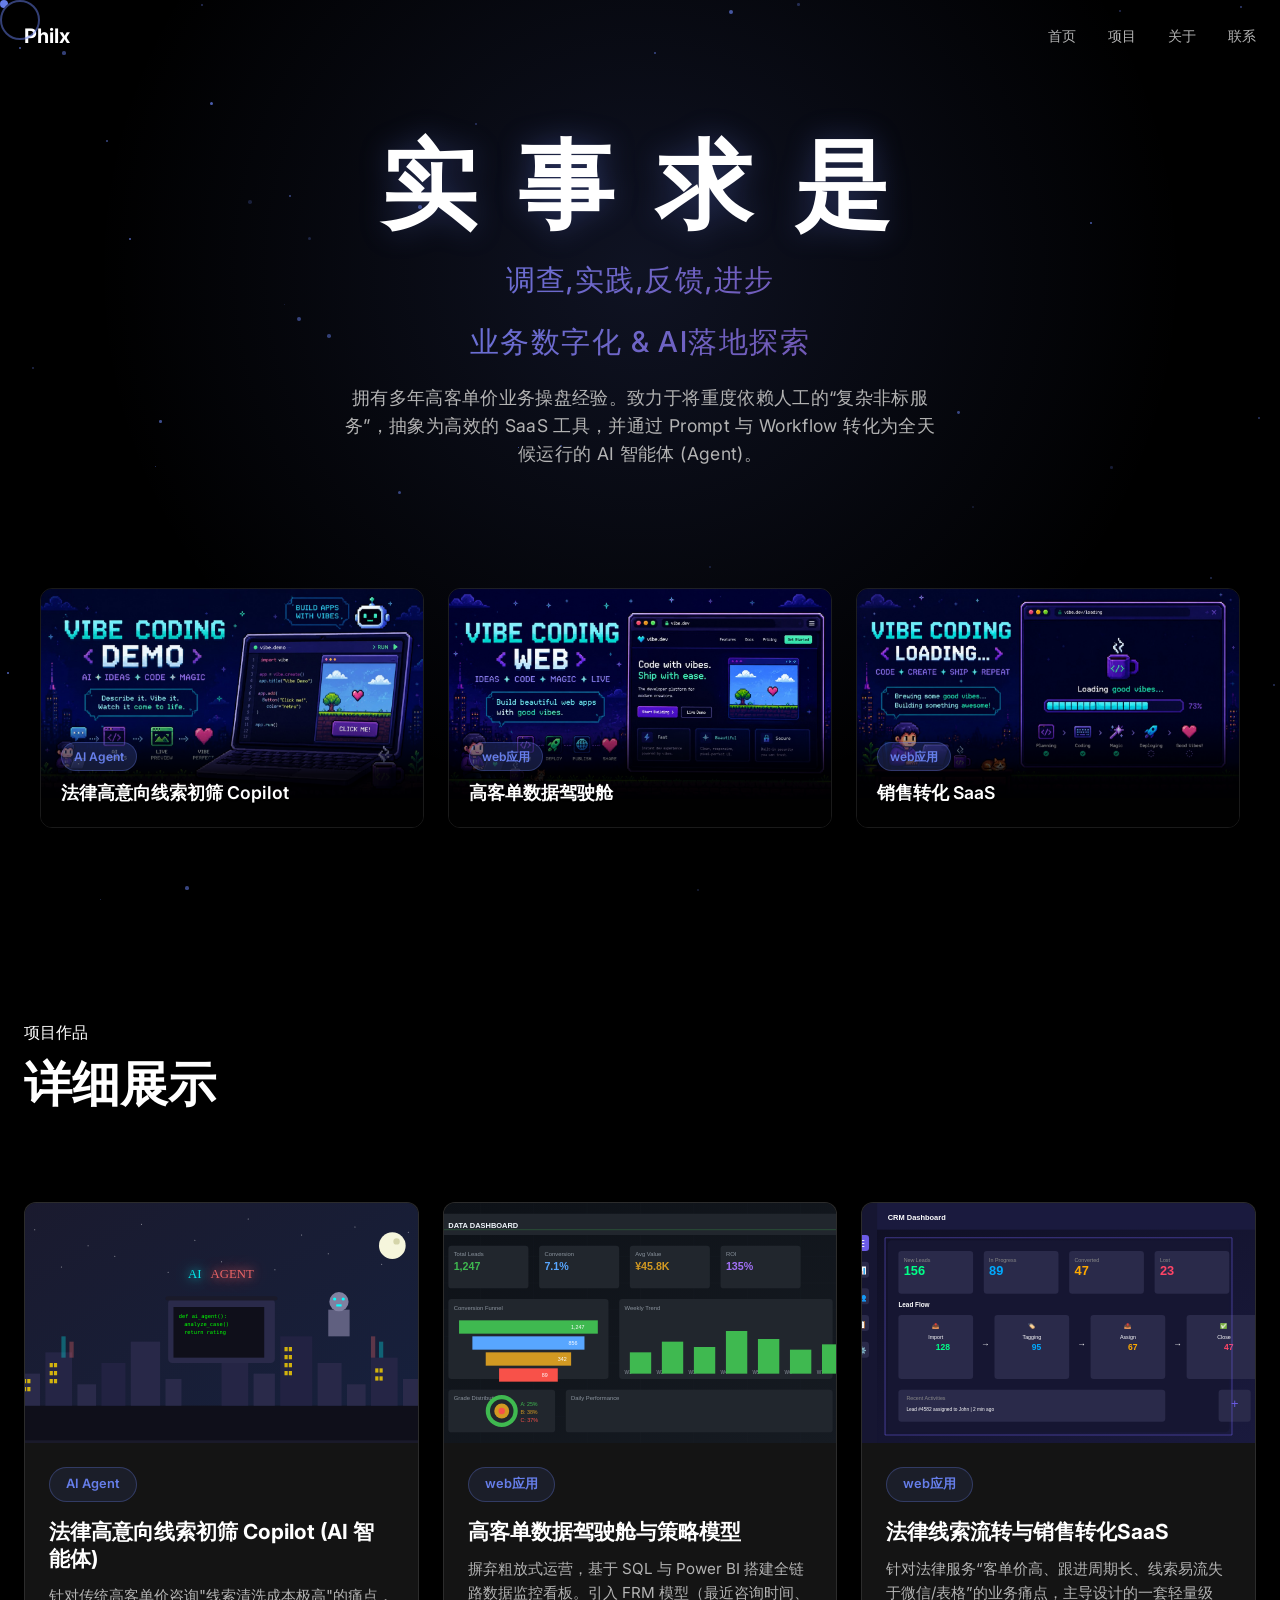
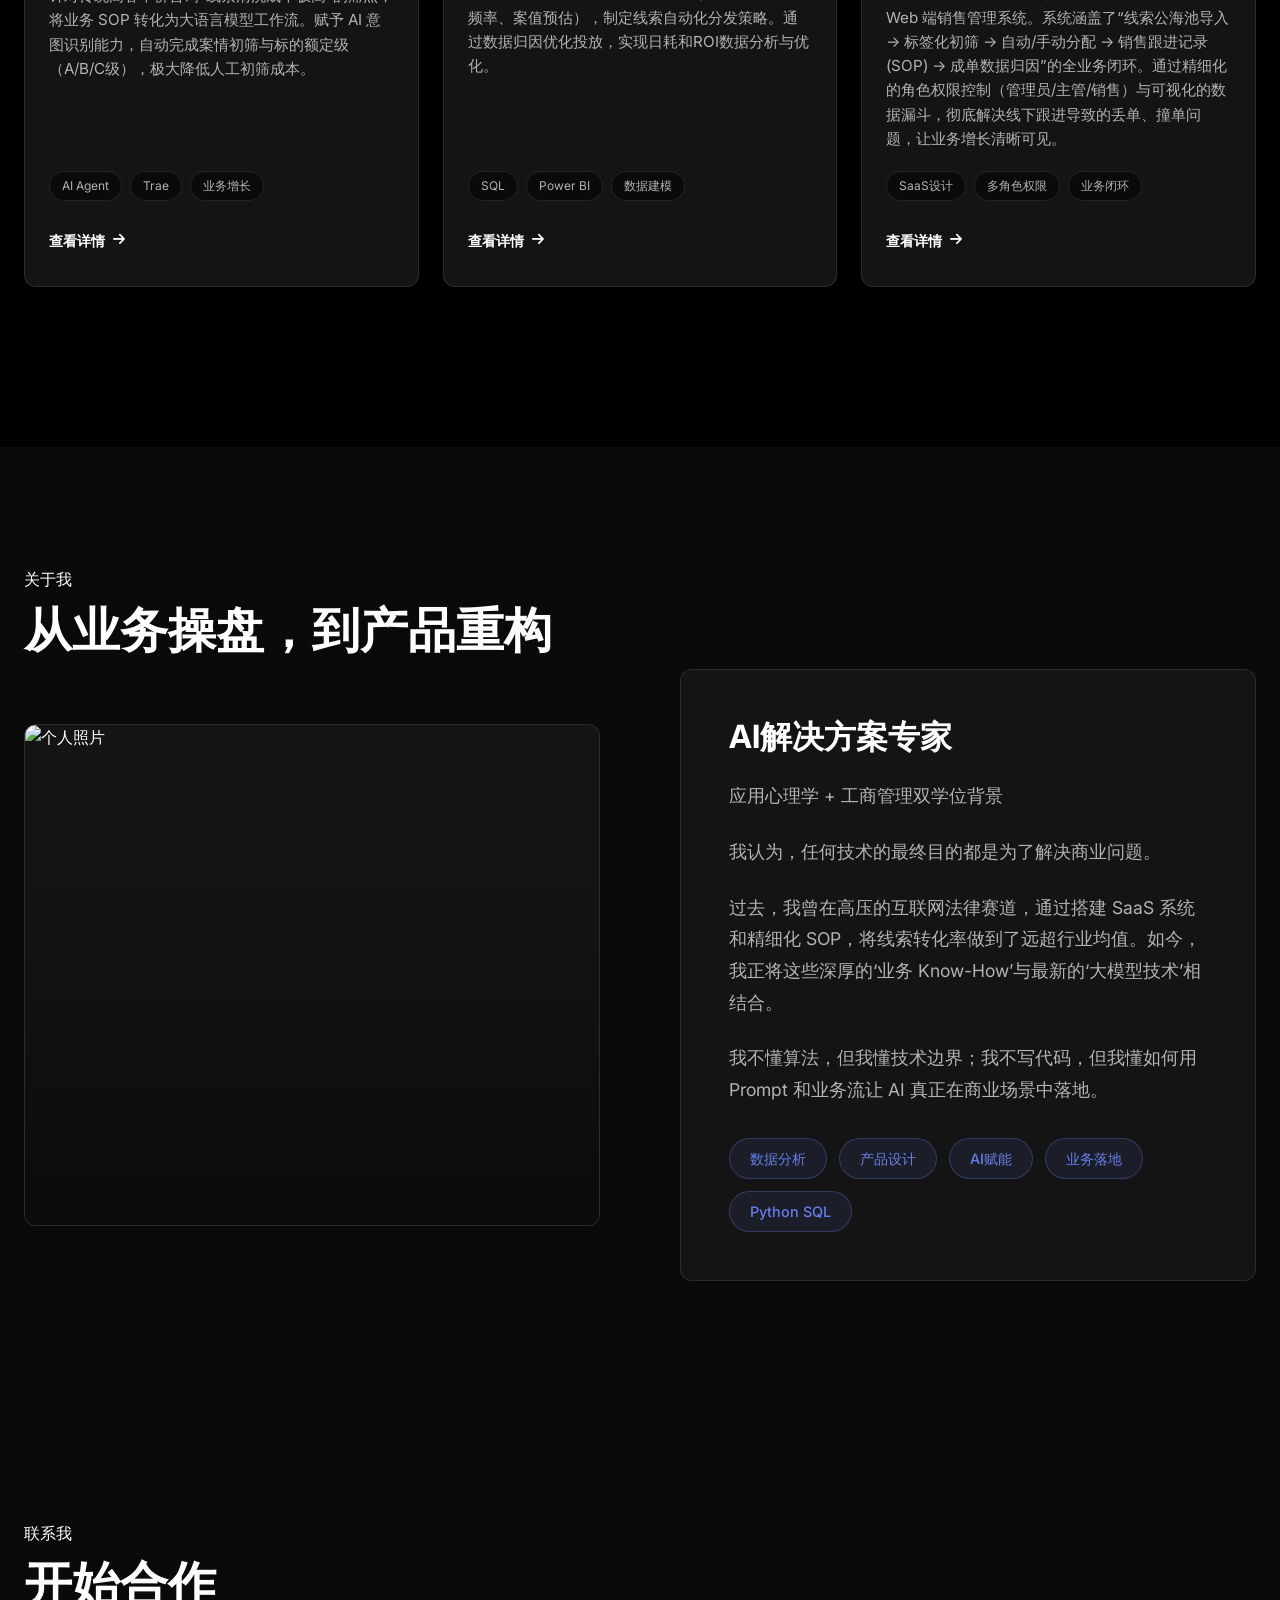
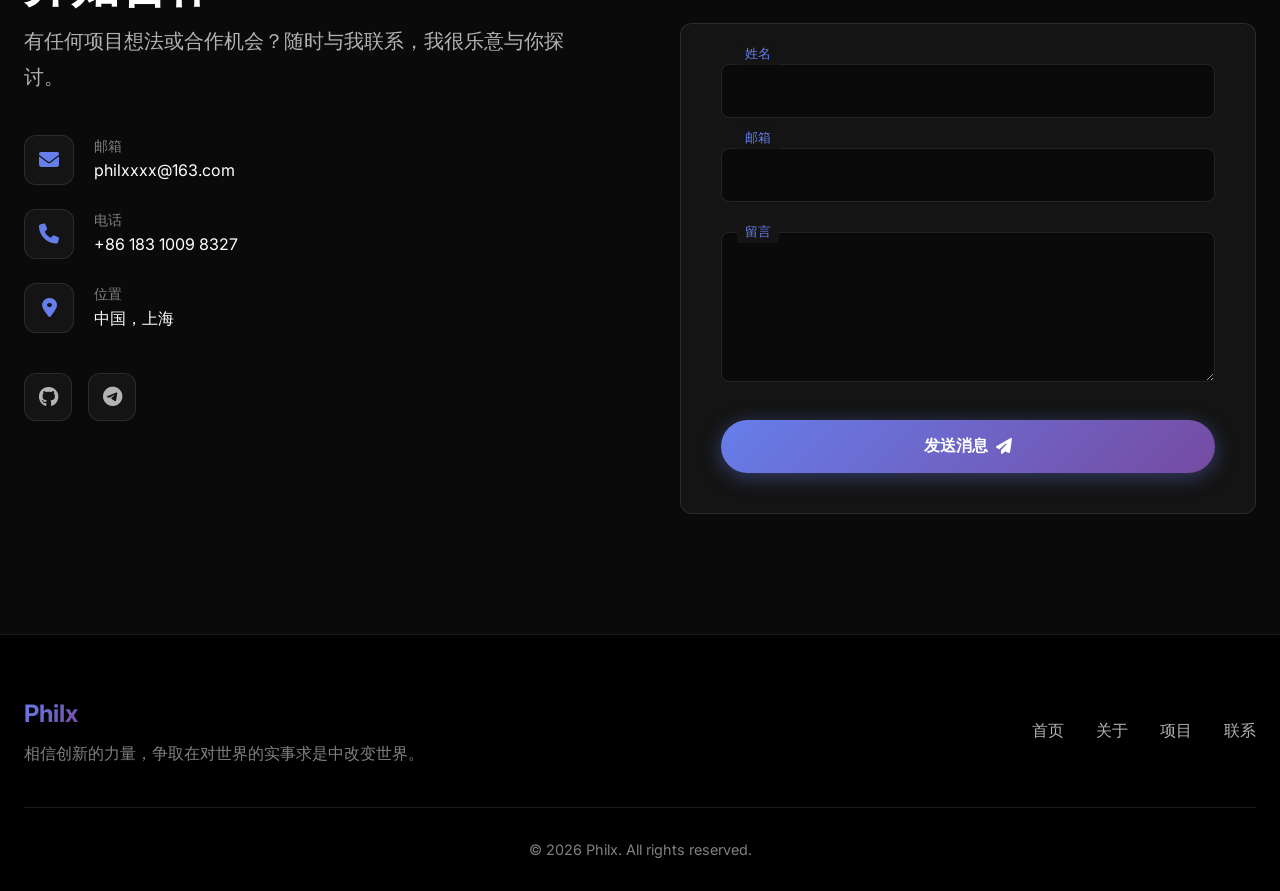
==== commit 57f6da99: "1. Fix bugs in legal_saas_crm_demo.html 2. Link project3 to legal_saas_crm_demo.html" ====
--- a/index.html
+++ b/index.html
@@ -141,7 +141,7 @@
                                         <span>多角色权限</span>
                                         <span>业务闭环</span>
                                     </div>
-                                    <a href="<!-- TODO: 法律线索流转与销售转化SaaS URL -->" class="project-link" aria-label="查看法律线索流转与销售转化SaaS详情" target="_blank" rel="noopener">
+                                    <a href="legal_saas_crm_demo.html" class="project-link" aria-label="查看法律线索流转与销售转化SaaS详情" target="_blank" rel="noopener">
                                         <span>查看详情</span>
                                         <i class="fas fa-arrow-right"></i>
                                     </a>
